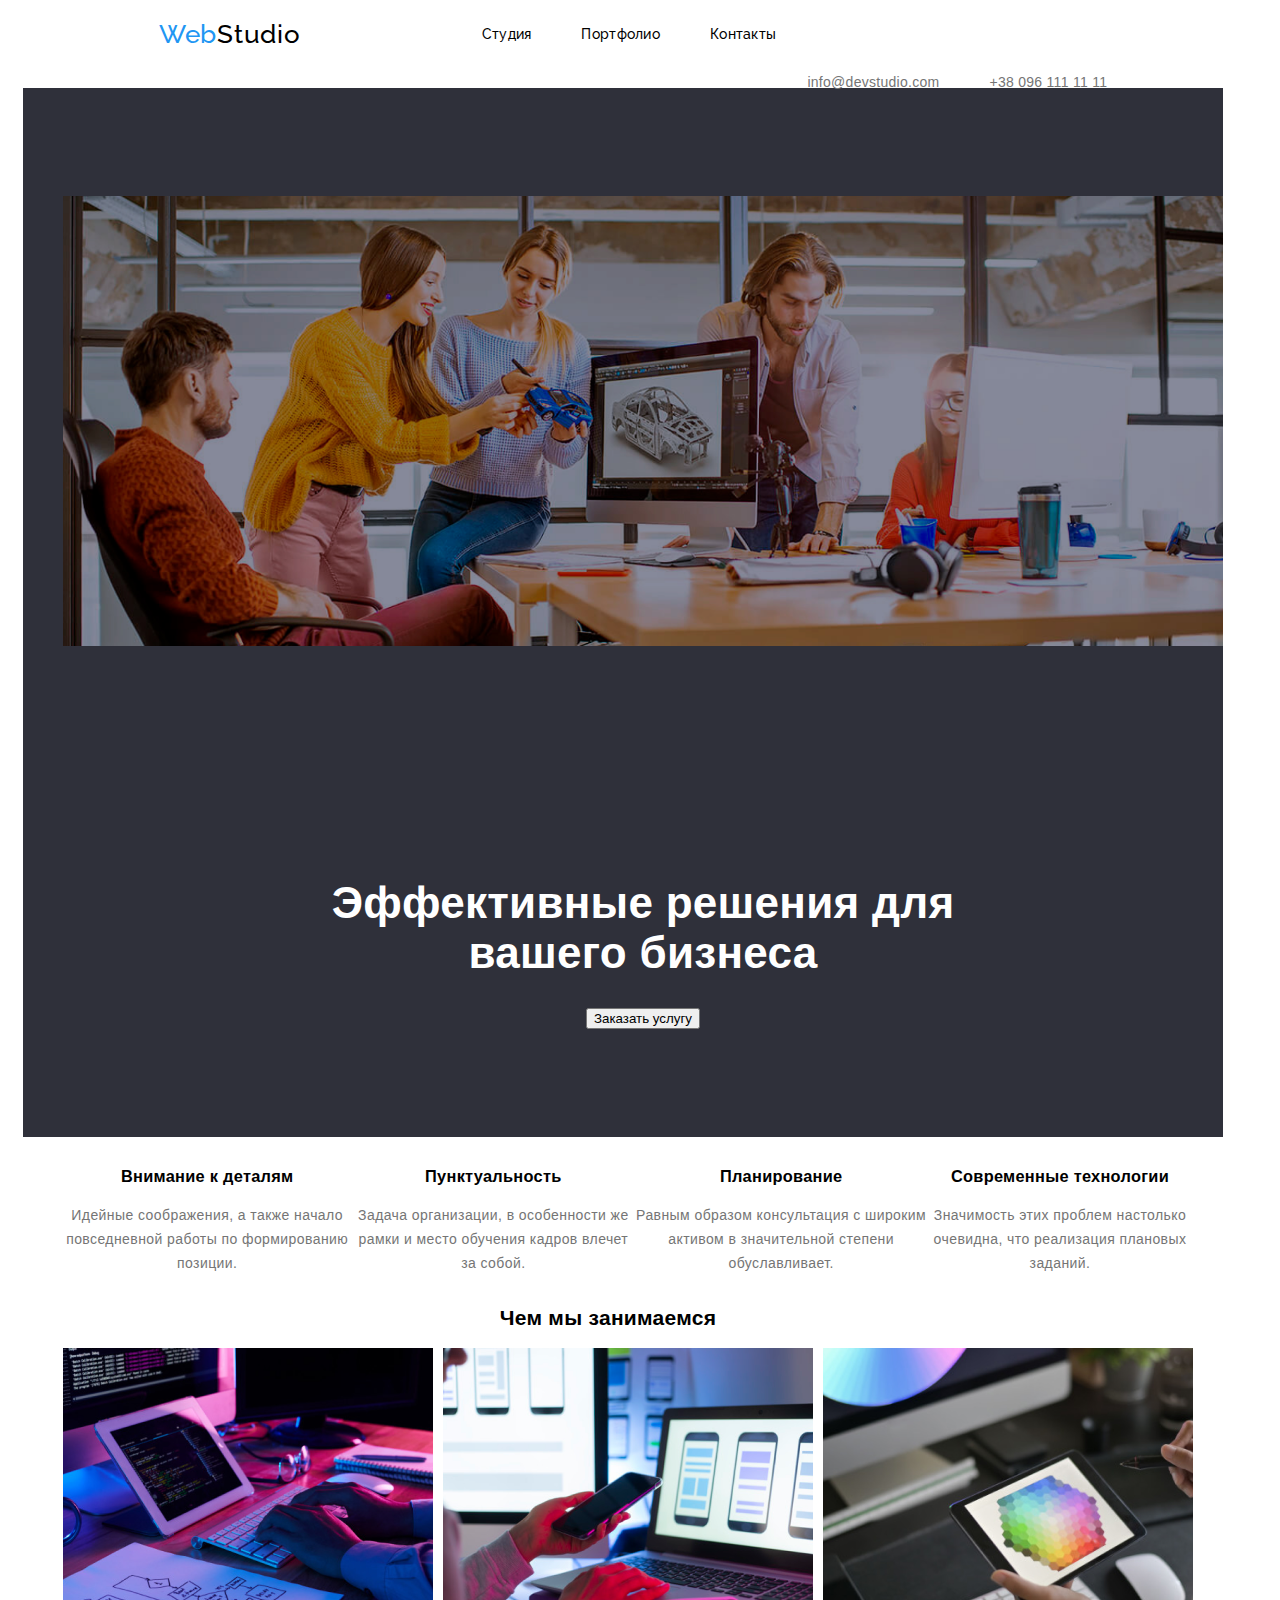
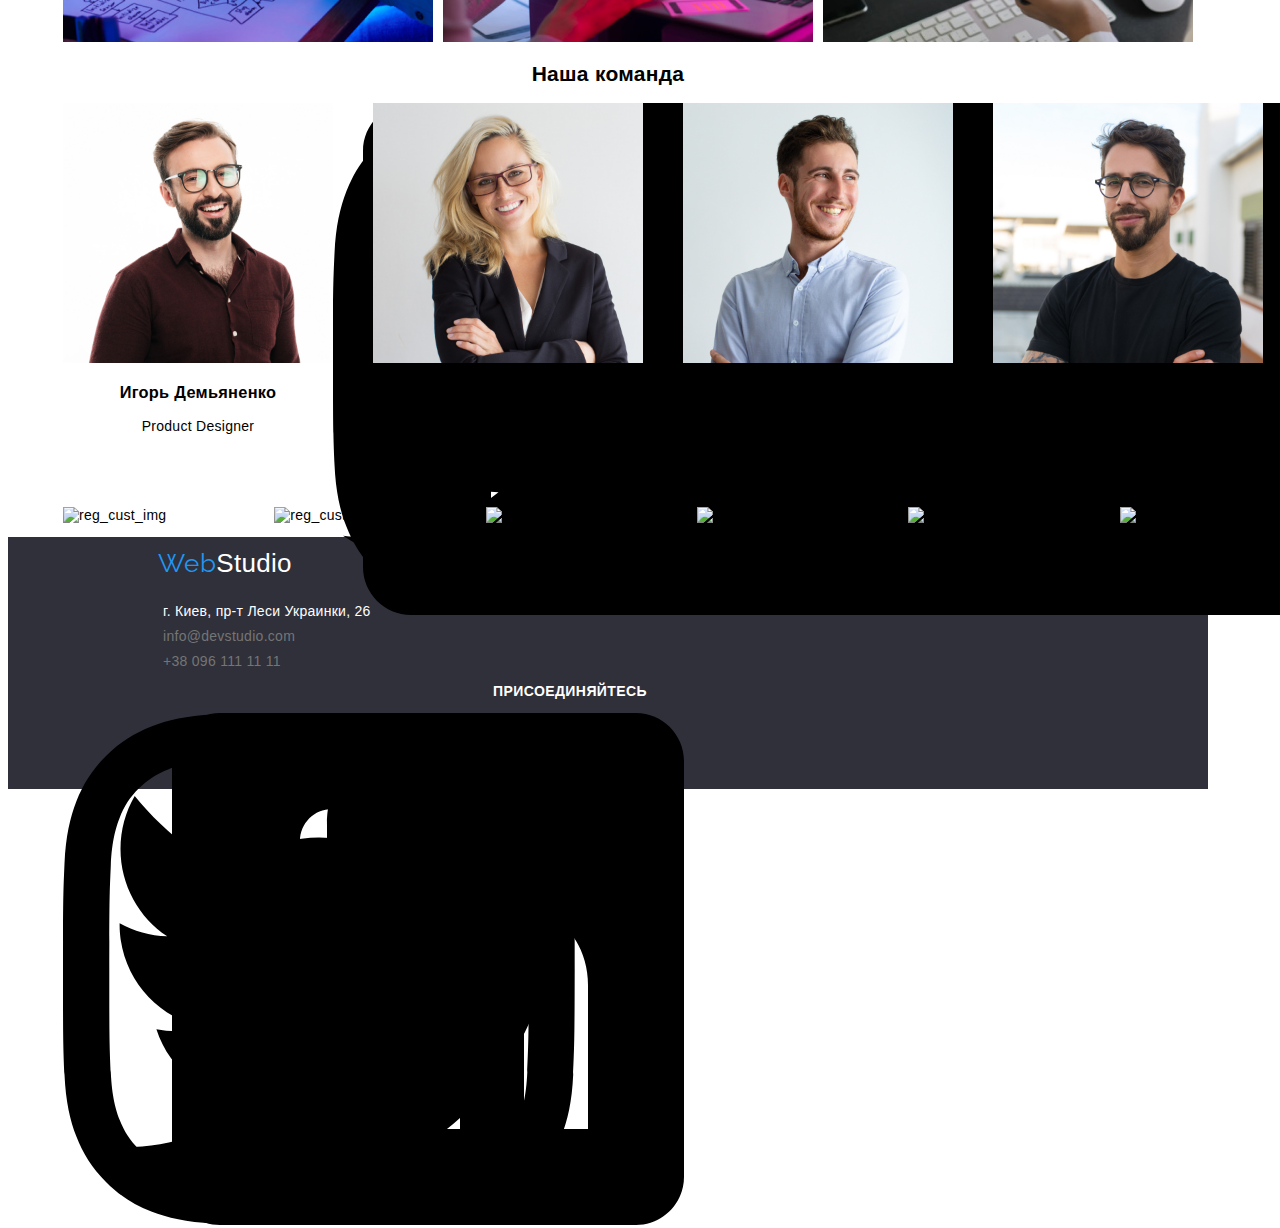
==== index.html @ c701d1dd "37" ====
<!DOCTYPE html>
<html lang="ru">

<head>
    <meta charset="UTF-8">
    <meta http-equiv="X-UA-Compatible" content="IE=edge">
    <meta name="viewport" content="width=device-width, initial-scale=1.0">
    <title>Document</title>
    <link rel="preconnect" href="https://fonts.googleapis.com">
    <link rel="preconnect" href="https://fonts.gstatic.com" crossorigin>
    <link href="https://fonts.googleapis.com/css2?family=Montserrat:wght@700&family=Raleway:wght@700&display=swap"
        rel="stylesheet">

    <link rel="stylesheet" href="css/style.css">
</head>

<body>

    <!--main container-->
    <header class="main_container">
        <div class="container">
            <nav class="head_line">
                <a class="nav" href="link:WebStudio"> <span class="word_web">Web</span><span
                        class="word_studio">Studio</span></a>
                <ul class="links1">
                    <li><a class="nav" href="./studio/html">Студия</a></li>
                    <li><a class="nav" href="./portfolio.html">Портфолио</a></li>
                    <li><a class="nav" href="./contacts/html">Контакты</a></li>
                </ul>
            </nav>
            <ul class="contacts_section">

                <li><a class="contacts_section" href="mailto:info@devstudio.com">info@devstudio.com</a></li>

                <li><a class="contacts_section" href="tel:+380961111111">+38 096 111 11 11</a></li>
            </ul>








        </div>
    </header>

    <!--middlebar section-->

    <main class="middlebar_section">
        <div class="container">
            <!--maintext-->
            <section class="mainbar">
                <ul>
                    <li class="shapka"><img src="images/shapka.png" alt="shapka" width="1200">
                        <h1 class="maintext">Эффективные решения для вашего бизнеса</h1>

                        <!--button-->

                        <button type="button">Заказать услугу</button>

                </ul>
            </section>


            <section class="pros">

                <!--pros-->

                <ul class="pros_text">
                    <li>
                        <h3 class="capitaltext_pros">Внимание к деталям</h3>
                        <p class="maintext_pros1">Идейные соображения, а также начало повседневной работы по
                            формированию позиции.</p>
                    </li>
                    <li>
                        <h3 class="capitaltext_pros">Пунктуальность</h3>
                        <p class="maintext_pros1">Задача организации, в особенности же рамки и место обучения кадров
                            влечет за собой.</p>
                    </li>
                    <li>
                        <h3 class="capitaltext_pros">Планирование</h3>
                        <p class="maintext_pros1">Равным образом консультация с широким активом в значительной степени
                            обуславливает.</p>
                    </li>
                    <li>
                        <h3 class="capitaltext_pros">Современные технологии</h3>
                        <p class="maintext_pros1">Значимость этих проблем настолько очевидна, что реализация плановых
                            заданий.</p>
                    </li>

                </ul>

            </section>


            <!--main pool-->
            <section class="main_pool">

                <h2 class="mainpool_text">Чем мы занимаемся</h2>
                <ul class="imgstuff">


                    <li><img src="images/1.jpg" alt="tech_part" width="370"></li>
                    <li><img src="images/2new.png" alt="tech_part" width="370"></li>
                    <li><img src="images/3.jpg" alt="tech_part" width="370"></li>
                </ul>


            </section>

            <!--team-->
            <section class="team">
                <h2 class="our_team">Наша команда</h2>
                <ul class="team_stuff">
                    <li><img src="images/img.jpg" alt="tech_part" width="270">
                        <h3 class="capitaltext_pros">Игорь Демьяненко</h3>
                        <p class="maintext_pros">Product Designer</p>
                    </li>
                    <li class="icon2"><img src="images/instagram.svg" alt="icon2"></li>
                    <li class="icon2"><img src="images/twitter.svg" alt="icon2"></li>
                    <li class="icon2"><img src="images/facebook.svg" alt="icon2"></li>
                    <li class="icon2"><img src="images/linkedin.svg" alt="icon2"></li>

                    <li><img src="images/img(1).jpg" alt="tech_part" width="270">
                        <h3 class="capitaltext_pros">Ольга Репина</h3>
                        <p class="maintext_pros">Frontend Developer</p>
                    </li>
                    <li class="icon2"><img src="images/instagram.svg" alt="icon2"></li>
                    <li class="icon2"><img src="images/twitter.svg" alt="icon2"></li>
                    <li class="icon2"><img src="images/facebook.svg" alt="icon2"></li>
                    <li class="icon2"><img src="images/linkedin.svg" alt="icon2"></li>

                    <li><img src="images/img(2).jpg" alt="tech_part" width="270">
                        <h3 class="capitaltext_pros">Николай Тарасов</h3>
                        <p class="maintext_pros">Marketing</p>
                    </li>
                    <li class="icon2"><img src="images/instagram.svg" alt="icon2"></li>
                    <li class="icon2"><img src="images/twitter.svg" alt="icon2"></li>
                    <li class="icon2"><img src="images/facebook.svg" alt="icon2"></li>
                    <li class="icon2"><img src="images/linkedin.svg" alt="icon2"></li>

                    <li><img src="images/img(3).jpg" alt="tech_part" width="270">
                        <h3 class="capitaltext_pros">Михаил Ермаков</h3>
                        <p class="maintext_pros">UI Designer </p>
                    </li>
                    <li class="icon2"><img src="images/instagram.svg" alt="icon2"></li>
                    <li class="icon2"><img src="images/twitter.svg" alt="icon2"></li>
                    <li class="icon2"><img src="images/facebook.svg" alt="icon2"></li>
                    <li class="icon2"><img src="images/linkedin.svg" alt="icon2"></li>



                </ul>





            </section>
            <section class="regular_customers">
                <h2 class="our_team">Постоянные клиенты</h2>
                <ul class="reg_cust">
                    <li class="reg_cust_img"><img src="images/group.svg" alt="reg_cust_img"></li>
                    <li class="reg_cust_img"><img src="images/group(1).svg" alt="reg_cust_img"></li>
                    <li class="reg_cust_img"><img src="images/group(7).svg" alt="reg_cust_img"></li>
                    <li class="reg_cust_img"><img src="images/group(6).svg" alt="reg_cust_img"></li>
                    <li class="reg_cust_img"><img src="images/group(4).svg" alt="reg_cust_img"></li>
                    <li class="reg_cust_img"><img src="images/gr.svg" alt="reg_cust_img"></li>


                </ul>



            </section>
        </div>
    </main>
    <!--info table-->
    <footer class="info_table">

        <div class="container">

            <a class="nav2" href="link:WebStudio"> <span class="word_web">Web</span><span
                    class="word_studiof">Studio</span></a>

            <ul class="footer_list">
                <li> <a class="address" href="address:г.Киев,пр-тЛесиУкраинки,26">г. Киев, пр-т Леси Украинки, 26</a>
                </li>

                <li> <a class="contacts_section2" href="mailto:info@devstudio.com">info@devstudio.com</a> </li>

                <li> <a class="contacts_section2" href="tel:+380961111111">+38 096 111 11 11</a> </li>
            </ul>
            <h2 class="join">ПРИСОЕДИНЯЙТЕСЬ</h2>
            <ul>
                <li class="icon"><img src="images/instagram.svg" alt="icon"></li>
                <li class="icon"><img src="images/twitter.svg" alt="icon"></li>
                <li class="icon"><img src="images/facebook.svg" alt="icon"></li>
                <li class="icon"><img src="images/linkedin.svg" alt="icon"></li>
            </ul>
        </div>


    </footer>


























</body>

</html>
---- css/style.css ----
body {
    font-family: 'Roboto', sans-serif;
    background-color: white;
    
    font-size: 14px;
    letter-spacing: 0.02em;
    
    

}

.container{
padding-left: 15px;
padding-right: 15px;
margin-right: auto;
margin-left: auto;
}


.main_container {
    display: flex;
    text-align: center;
    width: 1200px;
    justify-content: space-between;
    height: 80px;
    
}
.head_line  {
    
    justify-content: space-between;
    display: flex;
    align-items: center;
    
    
}
.links1 {
    justify-content: space-between;
    display: flex;
    list-style: none;
    margin-right: 331px;
    margin-left: 91px;
    
    
    

    
}

.header {
    background-color: white ;

}

.word_web {
    color: #2196F3;
    font-family: Raleway;
    font-size: 26px;
    line-height: 2em;
    letter-spacing: 0.03em
    
}

.word_studio {
    color: black;
    font-family: Raleway;
    font-size: 26px;
    line-height: 2em;
    letter-spacing: 0.03em
}

.nav:hover,.nav:focus {
    
    color: #2196F3;
    
}

.nav {
    color: black;
    margin-left: 50px;
    text-decoration: none;
    font-family: Raleway;
    font-style: normal;
    font-weight: 500;
    font-size: 14px;
    line-height: 16px;
    letter-spacing: 0.02em;
    
    
}

.contacts_section {
    color: #757575;
    justify-content: space-between;
    display: flex;
    margin-left: 50px;
    font-style: normal;
    font-weight: 500;
    font-size: 14px;
    line-height: 16px;
    letter-spacing: 0.02em;
    
    
    text-align: right;
    float: right;
    list-style: none;
    text-decoration: none;
    letter-spacing: 0.02em
    
    
    
    
    
    
    
   
}

.contacts_section:hover,.contacts_section:focus {
    color: #2196F3;
}



.maintext {
    color: white;
    
    background-color: #2F303A;
    
    text-align: center;

    font-size: 44px;

    display: flex;
    justify-content: center;
    margin-right: 252px;
    padding-top: 200px;
    margin-left: 252px;
    
    
    
    
    
    

}

.maintext_list {
    color: 
    #757575;
}


.button {
    cursor: pointer;
    color: white; 
    width: 200px;
    height: 50px;
    font-size: 24px;
    line-height: 2.5em;
    
    text-align: center;
    cursor: pointer;
    background-color: #2196F3;
    display: flex;
    justify-content: center;
    text-align: center;
    
    
    
    
   
}
.shapka {
    overflow: hidden;
    list-style: none;
}

.mainbar {
    background-color: #2F303A;
    width: 1200px;
    text-align: center;
    padding-top: 94px;
    padding-bottom: 94px;
}




.pros_text {
display: flex;
text-align: center;
justify-content: space-between;


}

.maintext_pros1 {
    color: #757575;
    font-style: normal;
    font-weight: normal;
    font-size: 14px;
    line-height: 24px;
    letter-spacing: 0.03em;
    
}

.mainpool_text {
    display: flex;
    text-align: center;
    justify-content: center;
   
}
.imgstuff {
    display: flex;
    text-align: center;
    justify-content: space-between;
    list-style: none;
    
   
}

.our_team {
    display: flex;
    text-align: center;
    justify-content: center;
    
}

.team_stuff {
    display: flex;
    text-align: center;
    justify-content: space-between;
    list-style: none;
    
}

.reg_cust {
    display: flex;
    justify-content: space-between;
    list-style: none;

}

.regular_customers {
    width: 1200px;
}



.info_table {
    background-color: #2F303A;
    width: 1200px;
    height: 252px;
    left: 0px;
    top: 2097px;
}

.word_studiof {
    color: white;
    font-size: 26px;
    line-height: 2em;
    
}

.address {
    color: white;
    margin-left: 100px;
    margin-top: 60px;
    text-decoration: none;
    list-style: none;
    
    
   
}
.contacts_section2 {
    margin-left: 100px;
    color: #757575;
    display: flex;
    text-decoration: none;
    margin-top: 9px;
    
   
}

.contacts_section2:hover,.contacts_section2:focus {
    color: #2196F3;
}
.nav2 {
    margin-left: 135px;
    color: black;
    text-decoration: none;
    margin-top: 60px;
    
}



.buttons2 {
    text-align: center;
    justify-content: space-around;
    list-style: none;
    display: flex;
    margin-left: 300px;
    margin-right: 300px;
    background-color: #F5F4FA;
    border-radius: 10px;
    font-family: Roboto;
    
}

.list {
    display: flex;
    justify-content: space-between;
    align-items: center;
    flex-wrap: wrap;
    list-style: none;
    width: 1200px;
    border: black;
    
    
}

.portfolio {
    width: 1200px;
}

.info_table {
    width: 1200px;
}

.middlebar_section {
    width: 1200px;
}
 .pros_text {
    list-style: none;
 }

 .footer_list {
    list-style: none;
 }

 .icon {
    display: inline-block;
    justify-content: space-between;
    width: 32px;
    height: 32px;
    stroke-width: 0;
    stroke: currentColor;
    fill: currentColor;
  }
  .join {
      color: white;
      
        font-style: normal;
        font-weight: bold;
        font-size: 14px;
        line-height: 16px;
        letter-spacing: 0.03em;
        margin-left: 470px;
  }

  .icon2 {
      color: #757575;
      height: 10px;
      width: 10px;
  }
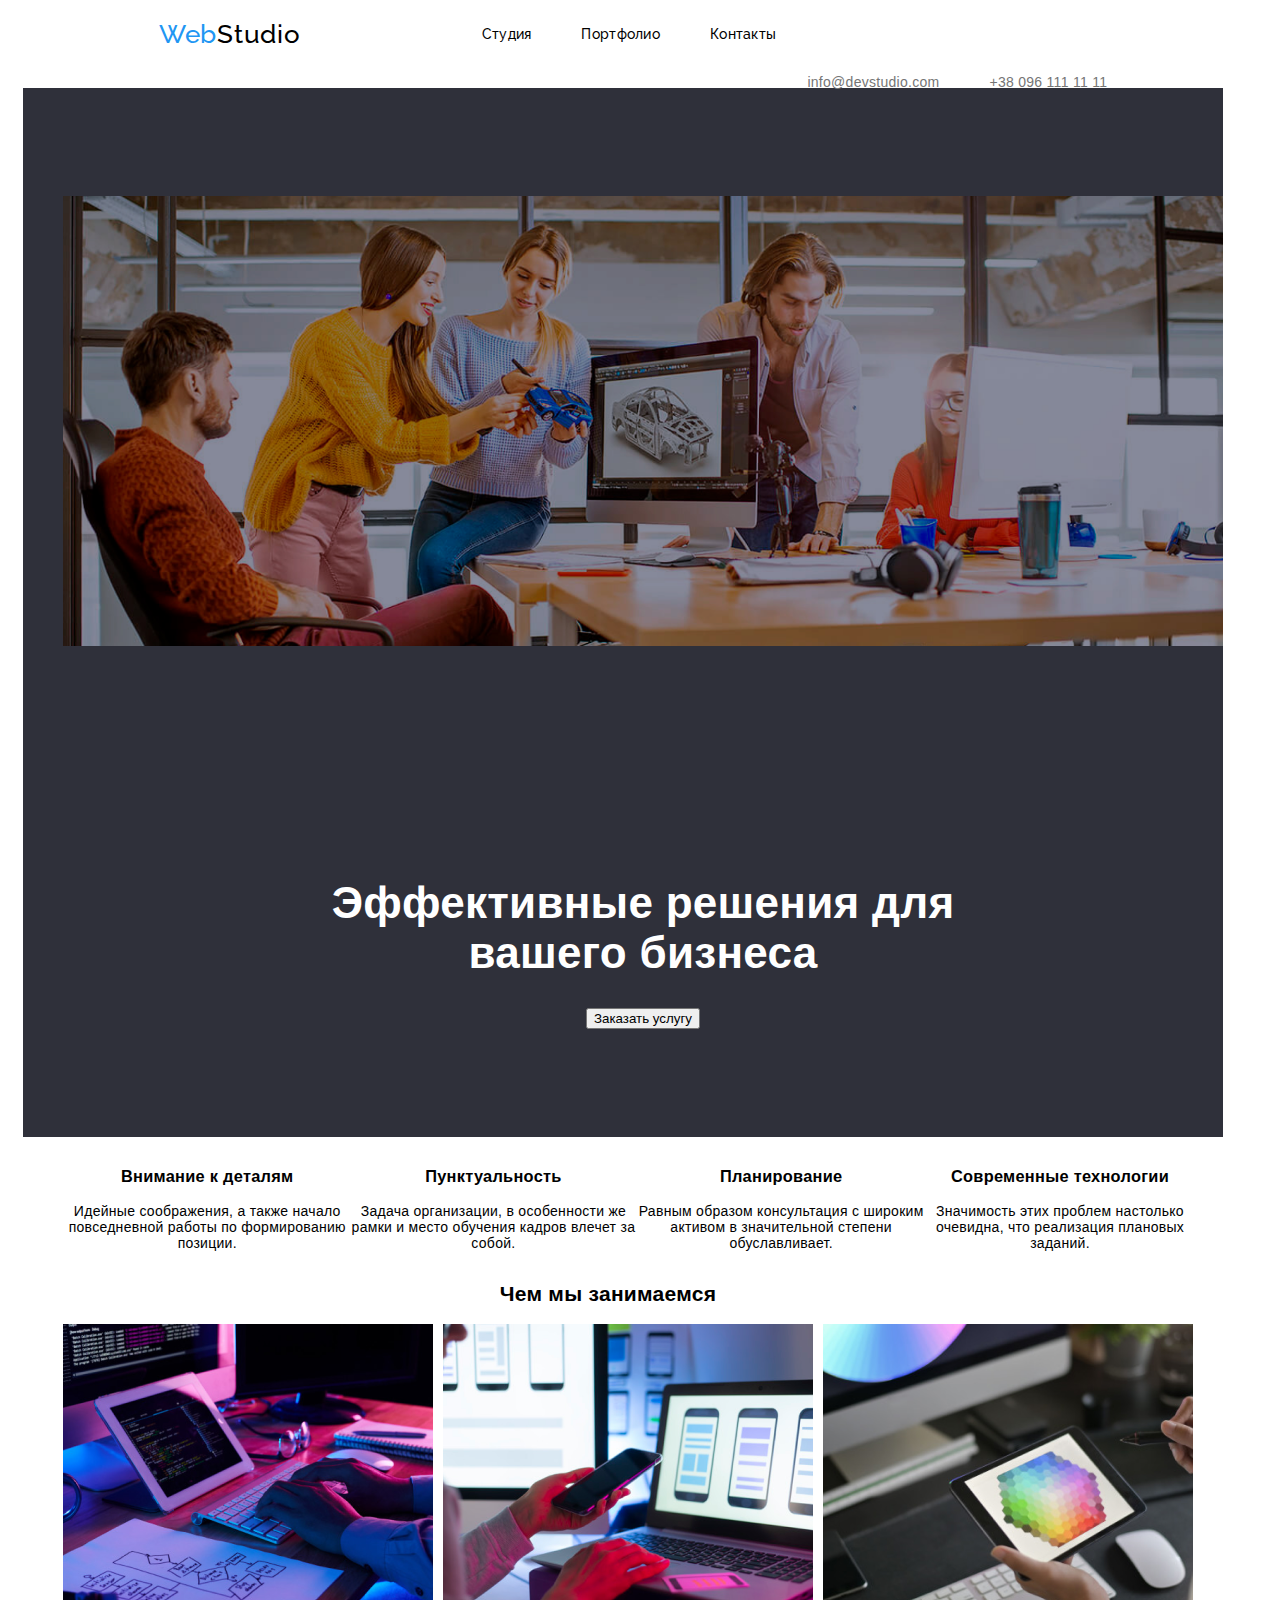
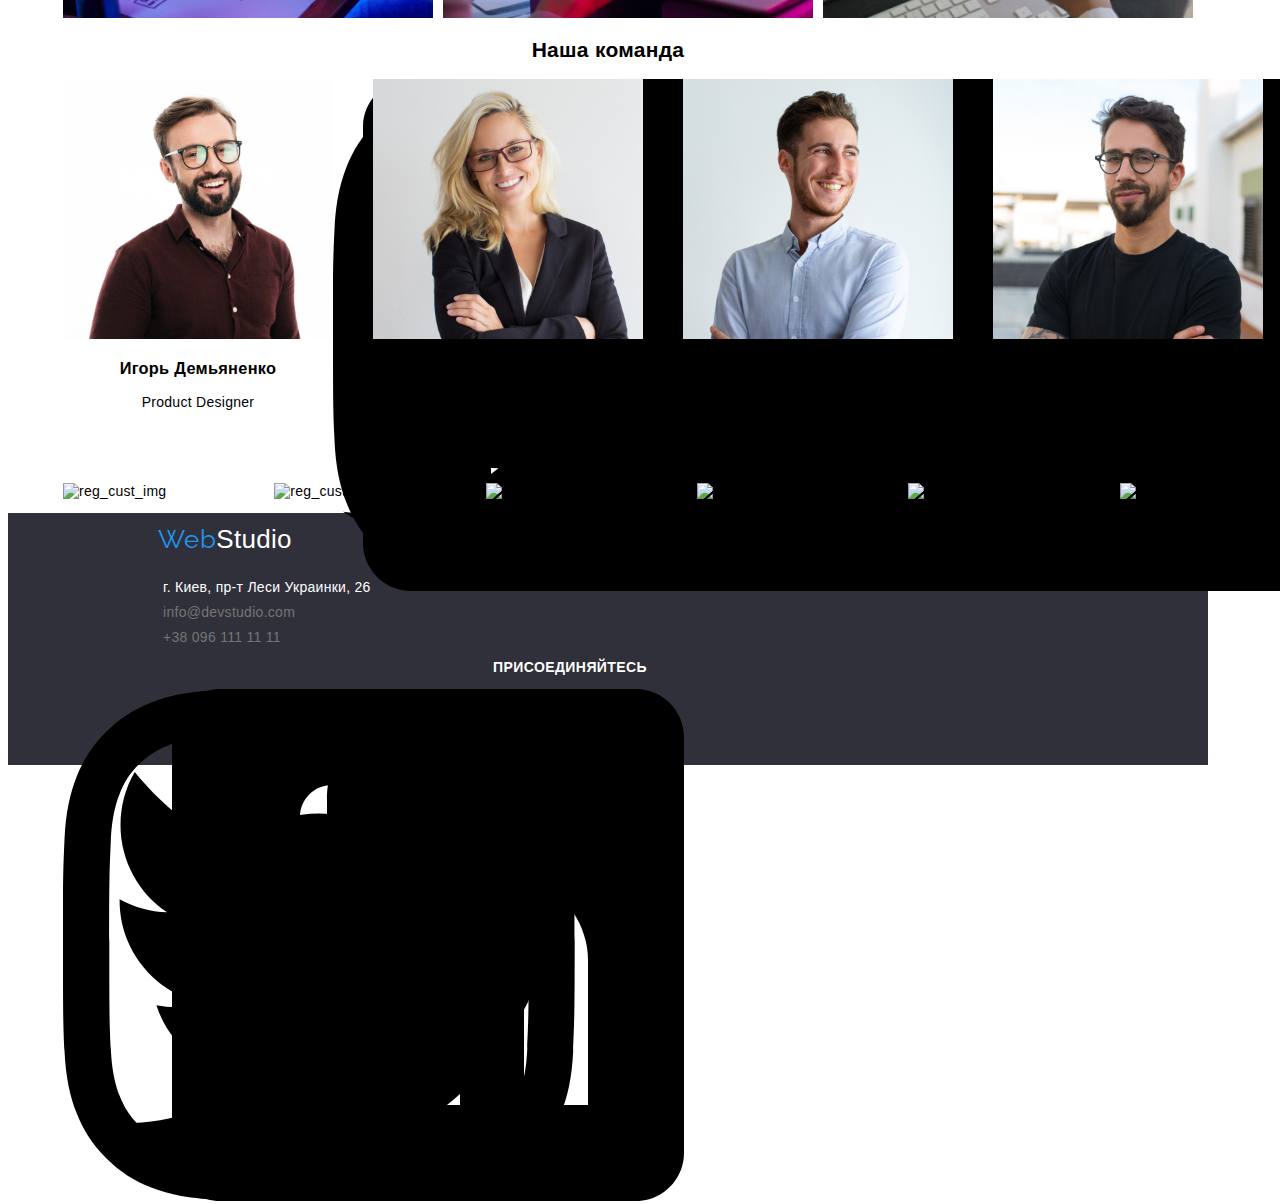
==== commit 753d4b40: "3" ====
--- a/index.html
+++ b/index.html
@@ -22,7 +22,7 @@
             <nav class="head_line">
                 <a class="nav" href="link:WebStudio"> <span class="word_web">Web</span><span
                         class="word_studio">Studio</span></a>
-                <ul class="links1">
+                <ul class="links_header">
                     <li><a class="nav" href="./studio/html">Студия</a></li>
                     <li><a class="nav" href="./portfolio.html">Портфолио</a></li>
                     <li><a class="nav" href="./contacts/html">Контакты</a></li>
@@ -70,22 +70,22 @@
                 <ul class="pros_text">
                     <li>
                         <h3 class="capitaltext_pros">Внимание к деталям</h3>
-                        <p class="maintext_pros1">Идейные соображения, а также начало повседневной работы по
+                        <p class="maintext_pros_first">Идейные соображения, а также начало повседневной работы по
                             формированию позиции.</p>
                     </li>
                     <li>
                         <h3 class="capitaltext_pros">Пунктуальность</h3>
-                        <p class="maintext_pros1">Задача организации, в особенности же рамки и место обучения кадров
+                        <p class="maintext_first">Задача организации, в особенности же рамки и место обучения кадров
                             влечет за собой.</p>
                     </li>
                     <li>
                         <h3 class="capitaltext_pros">Планирование</h3>
-                        <p class="maintext_pros1">Равным образом консультация с широким активом в значительной степени
+                        <p class="maintext_first">Равным образом консультация с широким активом в значительной степени
                             обуславливает.</p>
                     </li>
                     <li>
                         <h3 class="capitaltext_pros">Современные технологии</h3>
-                        <p class="maintext_pros1">Значимость этих проблем настолько очевидна, что реализация плановых
+                        <p class="maintext_first">Значимость этих проблем настолько очевидна, что реализация плановых
                             заданий.</p>
                     </li>
 
@@ -117,38 +117,38 @@
                         <h3 class="capitaltext_pros">Игорь Демьяненко</h3>
                         <p class="maintext_pros">Product Designer</p>
                     </li>
-                    <li class="icon2"><img src="images/instagram.svg" alt="icon2"></li>
-                    <li class="icon2"><img src="images/twitter.svg" alt="icon2"></li>
-                    <li class="icon2"><img src="images/facebook.svg" alt="icon2"></li>
-                    <li class="icon2"><img src="images/linkedin.svg" alt="icon2"></li>
+                    <li class="icons_team_stuff"><img src="images/instagram.svg" alt="icons_team_stuff"></li>
+                    <li class="icons_team_stuff"><img src="images/twitter.svg" alt="icons_team_stuff"></li>
+                    <li class="icons_team_stuff"><img src="images/facebook.svg" alt="icons_team_stuff"></li>
+                    <li class="icons_team_stuff"><img src="images/linkedin.svg" alt="icons_team_stuff"></li>
 
                     <li><img src="images/img(1).jpg" alt="tech_part" width="270">
                         <h3 class="capitaltext_pros">Ольга Репина</h3>
                         <p class="maintext_pros">Frontend Developer</p>
                     </li>
-                    <li class="icon2"><img src="images/instagram.svg" alt="icon2"></li>
-                    <li class="icon2"><img src="images/twitter.svg" alt="icon2"></li>
-                    <li class="icon2"><img src="images/facebook.svg" alt="icon2"></li>
-                    <li class="icon2"><img src="images/linkedin.svg" alt="icon2"></li>
+                    <li class="icons_team_stuff"><img src="images/instagram.svg" alt="icons_team_stuff"></li>
+                    <li class="icons_team_stuff"><img src="images/twitter.svg" alt="icons_team_stuff"></li>
+                    <li class="icons_team_stuff"><img src="images/facebook.svg" alt="icons_team_stuff"></li>
+                    <li class="icons_team_stuff"><img src="images/linkedin.svg" alt="icons_team_stuff"></li>
 
                     <li><img src="images/img(2).jpg" alt="tech_part" width="270">
                         <h3 class="capitaltext_pros">Николай Тарасов</h3>
                         <p class="maintext_pros">Marketing</p>
                     </li>
-                    <li class="icon2"><img src="images/instagram.svg" alt="icon2"></li>
-                    <li class="icon2"><img src="images/twitter.svg" alt="icon2"></li>
-                    <li class="icon2"><img src="images/facebook.svg" alt="icon2"></li>
-                    <li class="icon2"><img src="images/linkedin.svg" alt="icon2"></li>
+                    <li class="icons_team_stuff"><img src="images/instagram.svg" alt="icons_team_stuff"></li>
+                    <li class="icons_team_stuff"><img src="images/twitter.svg" alt="icons_team_stuff"></li>
+                    <li class="icons_team_stuff"><img src="images/facebook.svg" alt="icons_team_stuff"></li>
+                    <li class="icons_team_stuff"><img src="images/linkedin.svg" alt="icons_team_stuff"></li>
 
                     <li><img src="images/img(3).jpg" alt="tech_part" width="270">
                         <h3 class="capitaltext_pros">Михаил Ермаков</h3>
                         <p class="maintext_pros">UI Designer </p>
                     </li>
-                    <li class="icon2"><img src="images/instagram.svg" alt="icon2"></li>
-                    <li class="icon2"><img src="images/twitter.svg" alt="icon2"></li>
-                    <li class="icon2"><img src="images/facebook.svg" alt="icon2"></li>
-                    <li class="icon2"><img src="images/linkedin.svg" alt="icon2"></li>
-
+                    <li class="icons_team_stuff"><img src="images/instagram.svg" alt="icons_team_stuff"></li>
+                    <li class="icons_team_stuff"><img src="images/twitter.svg" alt="icons_team_stuff"></li>
+                    <li class="icons_team_stuff"><img src="images/facebook.svg" alt="icons_team_stuff"></li>
+                    <li class="icons_team_stuff"><img src="images/linkedin.svg" alt="icons_team_stuff"></li>
+                    
 
 
                 </ul>
@@ -181,16 +181,16 @@
 
         <div class="container">
 
-            <a class="nav2" href="link:WebStudio"> <span class="word_web">Web</span><span
+            <a class="nav_footer" href="link:WebStudio"> <span class="word_web">Web</span><span
                     class="word_studiof">Studio</span></a>
 
             <ul class="footer_list">
                 <li> <a class="address" href="address:г.Киев,пр-тЛесиУкраинки,26">г. Киев, пр-т Леси Украинки, 26</a>
                 </li>
 
-                <li> <a class="contacts_section2" href="mailto:info@devstudio.com">info@devstudio.com</a> </li>
-
-                <li> <a class="contacts_section2" href="tel:+380961111111">+38 096 111 11 11</a> </li>
+                <li> <a class="contacts_section_footer" href="mailto:info@devstudio.com">info@devstudio.com</a> </li>
+
+                <li> <a class="contacts_section_footer" href="tel:+380961111111">+38 096 111 11 11</a> </li>
             </ul>
             <h2 class="join">ПРИСОЕДИНЯЙТЕСЬ</h2>
             <ul>
--- a/css/style.css
+++ b/css/style.css
@@ -2,7 +2,7 @@
 
 body {
     font-family: 'Roboto', sans-serif;
-    background-color: white;
+    background-color: #ffffff;
     
     font-size: 14px;
     letter-spacing: 0.02em;
@@ -35,7 +35,7 @@
     
     
 }
-.links1 {
+.links_header {
     justify-content: space-between;
     display: flex;
     list-style: none;
@@ -49,7 +49,7 @@
 }
 
 .header {
-    background-color: white ;
+    background-color: #ffffff ;
 
 }
 
@@ -124,7 +124,7 @@
 
 
 .maintext {
-    color: white;
+    color: #ffffff;
     
     background-color: #2F303A;
     
@@ -154,7 +154,7 @@
 
 .button {
     cursor: pointer;
-    color: white; 
+    color: #ffffff; 
     width: 200px;
     height: 50px;
     font-size: 24px;
@@ -258,14 +258,14 @@
 }
 
 .word_studiof {
-    color: white;
+    color: #ffffff;
     font-size: 26px;
     line-height: 2em;
     
 }
 
 .address {
-    color: white;
+    color: #ffffff;
     margin-left: 100px;
     margin-top: 60px;
     text-decoration: none;
@@ -274,7 +274,7 @@
     
    
 }
-.contacts_section2 {
+.contacts_section_footer {
     margin-left: 100px;
     color: #757575;
     display: flex;
@@ -287,7 +287,7 @@
 .contacts_section2:hover,.contacts_section2:focus {
     color: #2196F3;
 }
-.nav2 {
+.nav_footer {
     margin-left: 135px;
     color: black;
     text-decoration: none;
@@ -297,7 +297,7 @@
 
 
 
-.buttons2 {
+.buttons_portfolio {
     text-align: center;
     justify-content: space-around;
     list-style: none;
@@ -351,7 +351,7 @@
     fill: currentColor;
   }
   .join {
-      color: white;
+      color: #ffffff;
       
         font-style: normal;
         font-weight: bold;
@@ -361,7 +361,7 @@
         margin-left: 470px;
   }
 
-  .icon2 {
+  .icons_team_stuff {
       color: #757575;
       height: 10px;
       width: 10px;
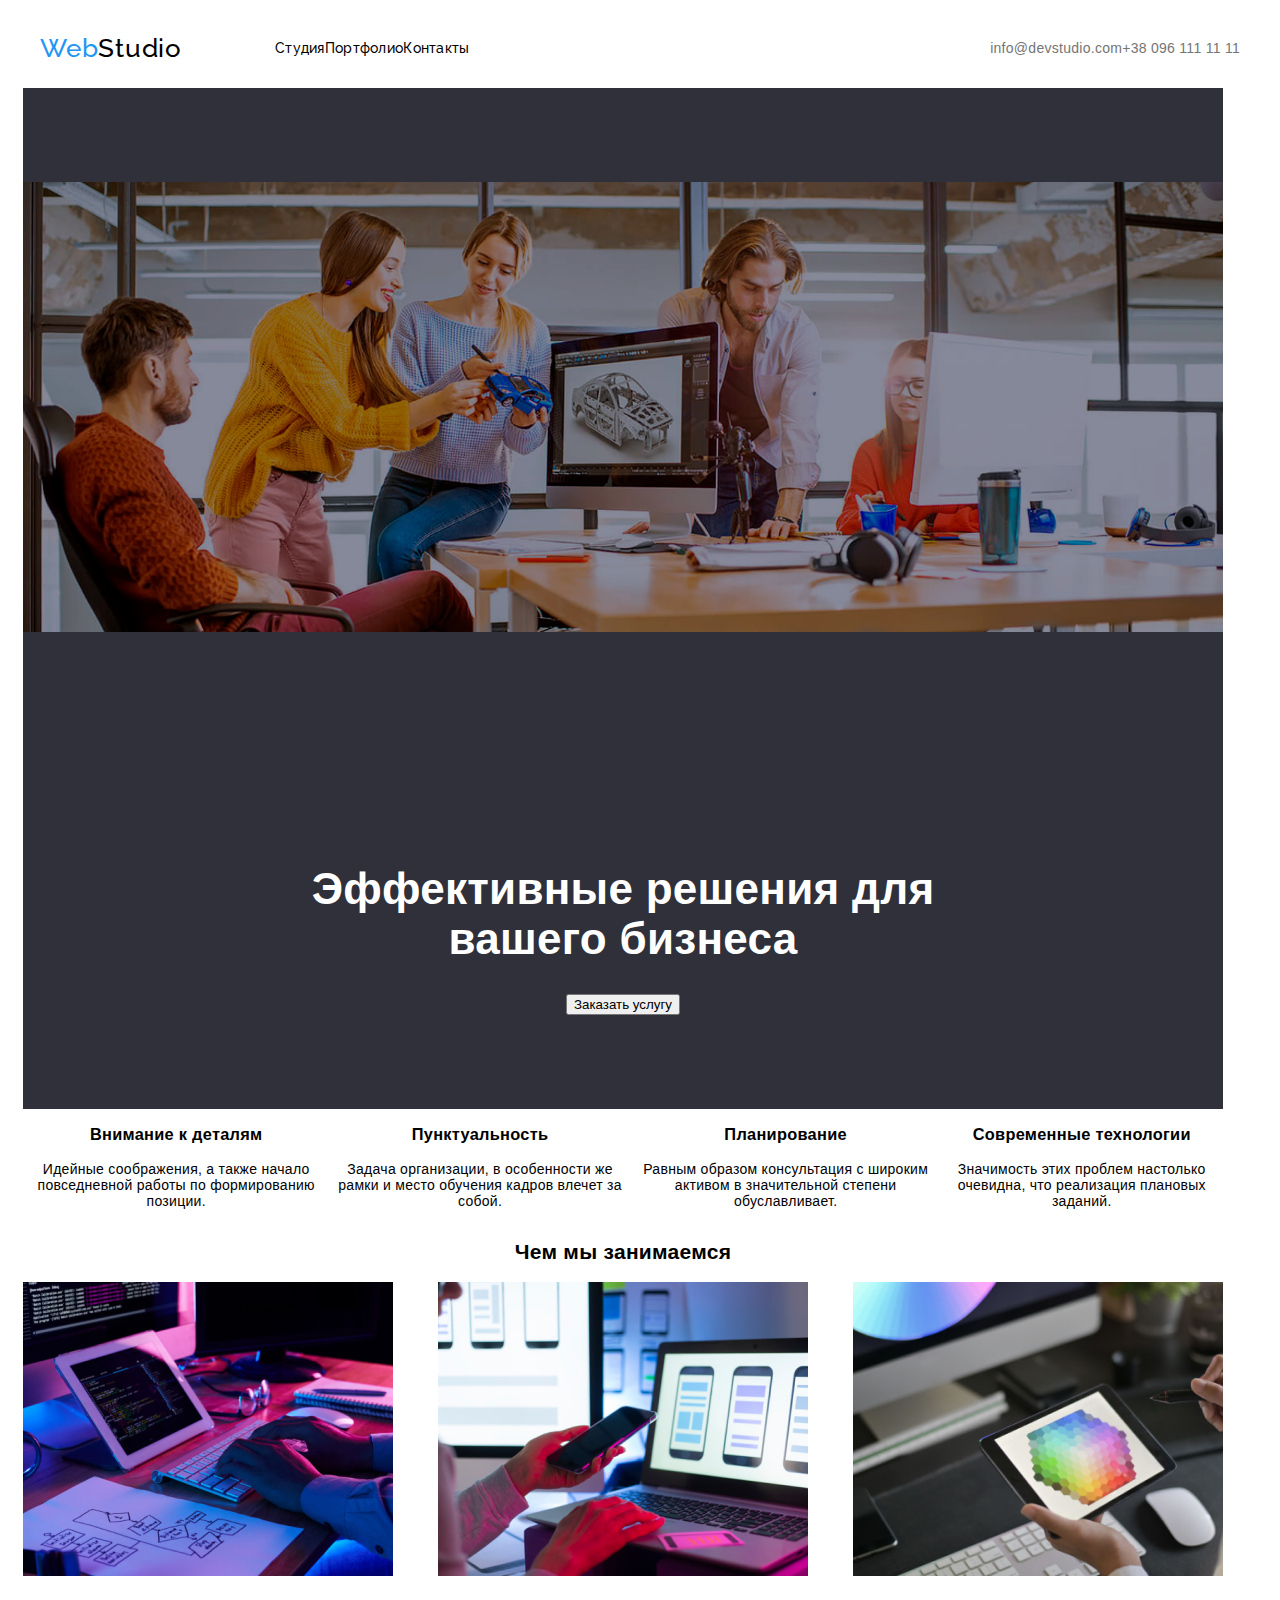
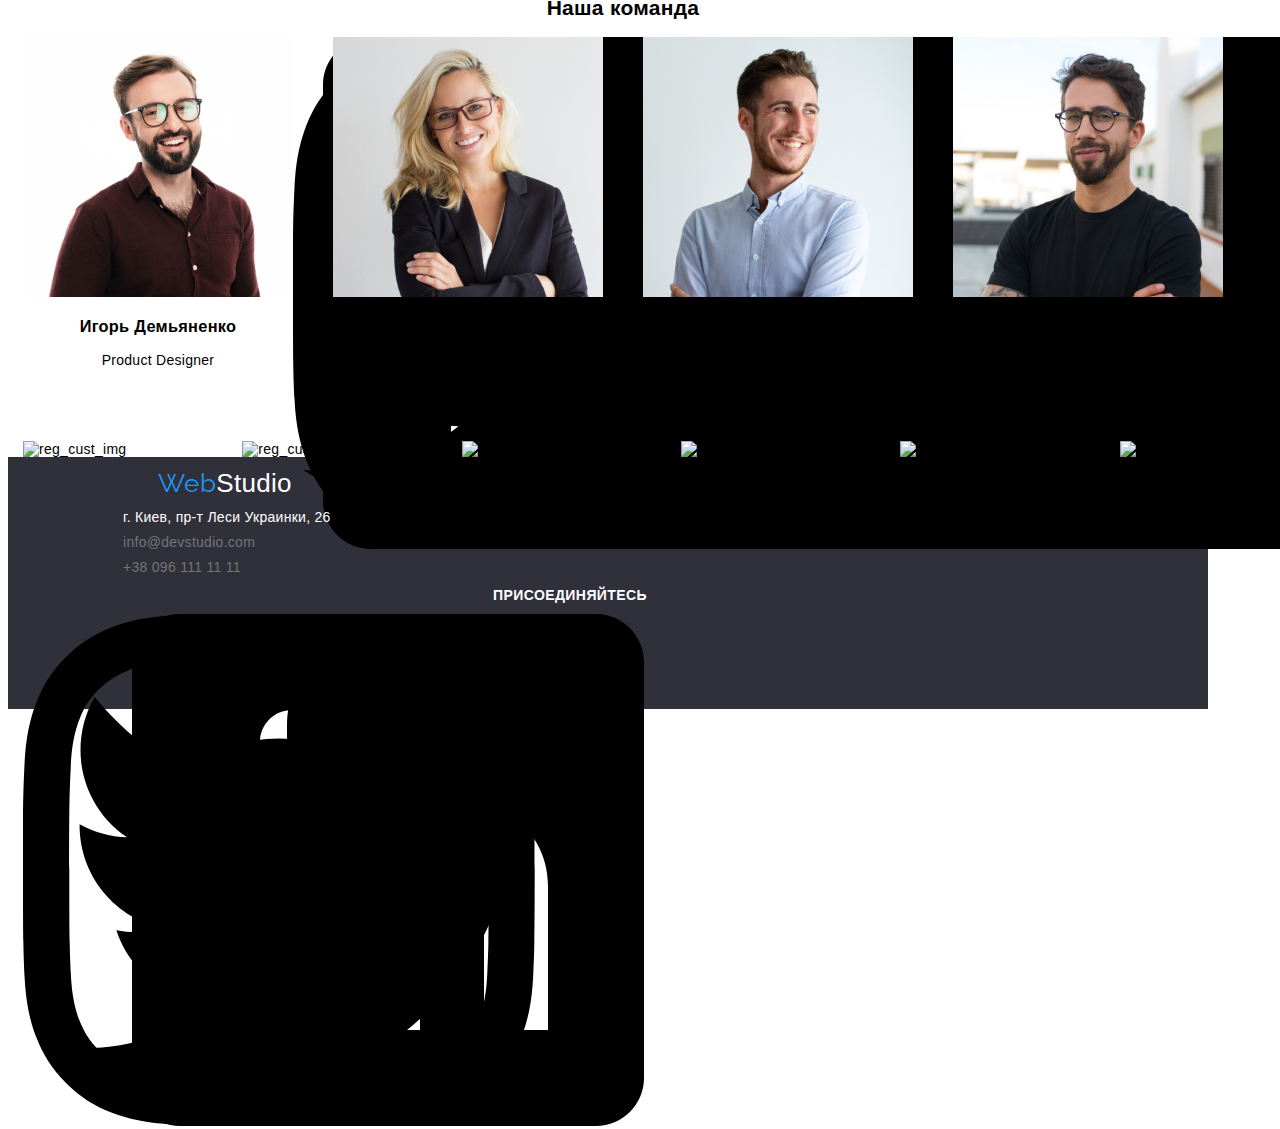
==== commit e561eb8d: "4" ====
--- a/index.html
+++ b/index.html
@@ -18,12 +18,12 @@
 
     <!--main container-->
     <header class="main_container">
-        <div class="container">
+        <div class="container container-header">
             <nav class="head_line">
                 <a class="nav" href="link:WebStudio"> <span class="word_web">Web</span><span
                         class="word_studio">Studio</span></a>
                 <ul class="links_header">
-                    <li><a class="nav" href="./studio/html">Студия</a></li>
+                    <li><a class="nav" href="./index.html">Студия</a></li>
                     <li><a class="nav" href="./portfolio.html">Портфолио</a></li>
                     <li><a class="nav" href="./contacts/html">Контакты</a></li>
                 </ul>
--- a/css/style.css
+++ b/css/style.css
@@ -11,41 +11,40 @@
 
 }
 
-.container{
-padding-left: 15px;
-padding-right: 15px;
-margin-right: auto;
-margin-left: auto;
+.container-header {
+    display: flex;
+    align-items: center;
+
 }
 
 
 .main_container {
     display: flex;
     text-align: center;
-    width: 1200px;
-    justify-content: space-between;
     height: 80px;
     
 }
 .head_line  {
     
-    justify-content: space-between;
     display: flex;
     align-items: center;
     
     
 }
 .links_header {
-    justify-content: space-between;
-    display: flex;
-    list-style: none;
-    margin-right: 331px;
-    margin-left: 91px;
-    
-    
-    
-
-    
+    
+    display: flex;
+    margin-left: 93px;
+    
+    
+    
+
+    
+}
+ul {
+    margin: 0;
+    padding: 0;
+    list-style: none;
 }
 
 .header {
@@ -78,7 +77,7 @@
 
 .nav {
     color: black;
-    margin-left: 50px;
+    
     text-decoration: none;
     font-family: Raleway;
     font-style: normal;
@@ -94,14 +93,13 @@
     color: #757575;
     justify-content: space-between;
     display: flex;
-    margin-left: 50px;
     font-style: normal;
     font-weight: 500;
     font-size: 14px;
     line-height: 16px;
     letter-spacing: 0.02em;
     
-    
+    margin-left: auto;
     text-align: right;
     float: right;
     list-style: none;
@@ -145,7 +143,14 @@
     
 
 }
-
+.container{
+    padding-left: 15px;
+    padding-right: 15px;
+    margin-right: auto;
+    margin-left: auto;
+    width: 1200px;
+    
+    }
 .maintext_list {
     color: 
     #757575;
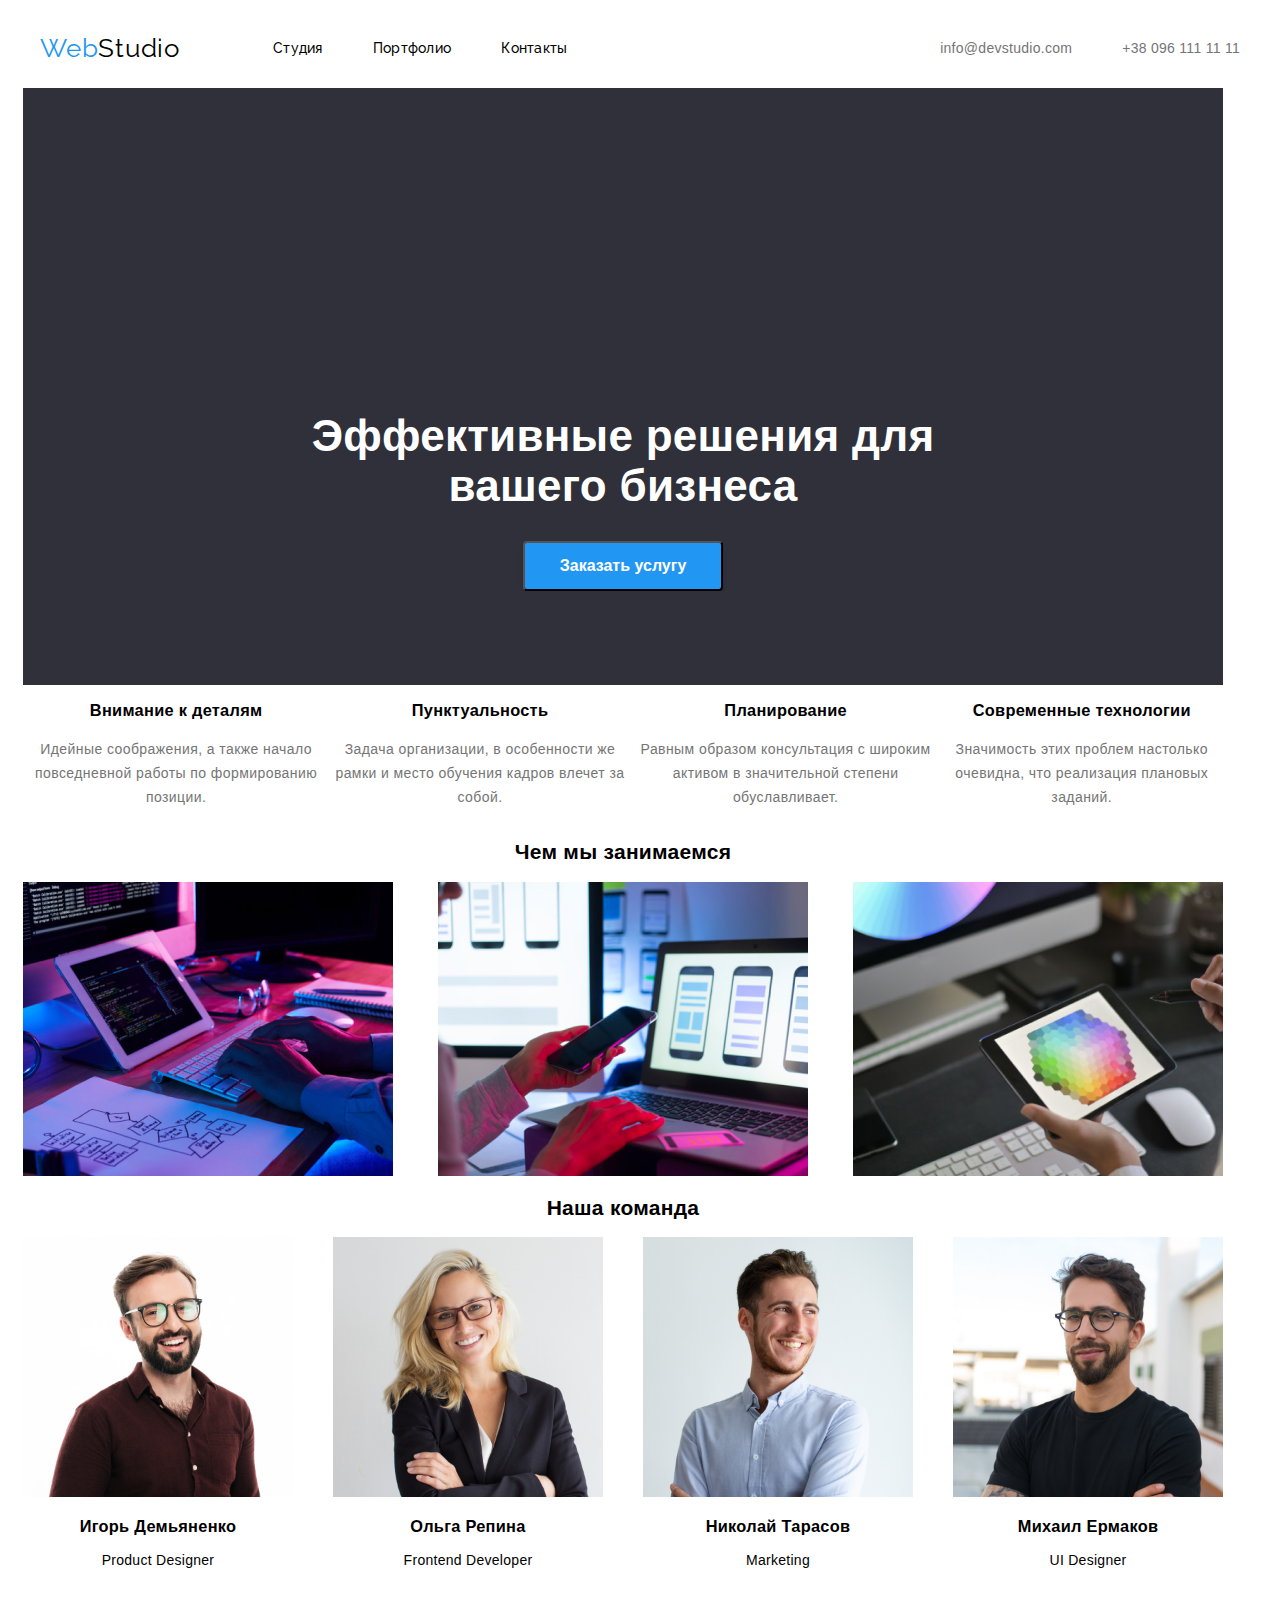
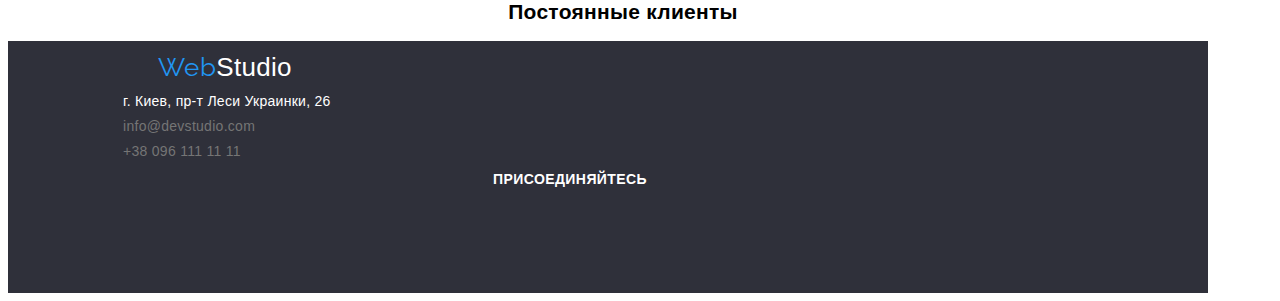
==== commit 038b3e98: "3" ====
--- a/index.html
+++ b/index.html
@@ -20,19 +20,19 @@
     <header class="main_container">
         <div class="container container-header">
             <nav class="head_line">
-                <a class="nav" href="link:WebStudio"> <span class="word_web">Web</span><span
+                <a  href="link:WebStudio"> <span class="word_web">Web</span><span
                         class="word_studio">Studio</span></a>
                 <ul class="links_header">
-                    <li><a class="nav" href="./index.html">Студия</a></li>
-                    <li><a class="nav" href="./portfolio.html">Портфолио</a></li>
-                    <li><a class="nav" href="./contacts/html">Контакты</a></li>
+                    <li class="nav"><a class="nav" href="./index.html">Студия</a></li>
+                    <li class="nav"><a class="nav" href="./portfolio.html">Портфолио</a></li>
+                    <li class="nav"><a class="nav" href="./contacts/html">Контакты</a></li>
                 </ul>
             </nav>
             <ul class="contacts_section">
 
-                <li><a class="contacts_section" href="mailto:info@devstudio.com">info@devstudio.com</a></li>
-
-                <li><a class="contacts_section" href="tel:+380961111111">+38 096 111 11 11</a></li>
+                <li class="contacts_section"><a class="contacts_section" href="mailto:info@devstudio.com">info@devstudio.com</a></li>
+
+                <li class="contacts_section"><a class="contacts_section" href="tel:+380961111111">+38 096 111 11 11</a></li>
             </ul>
 
 
@@ -52,12 +52,12 @@
             <!--maintext-->
             <section class="mainbar">
                 <ul>
-                    <li class="shapka"><img src="images/shapka.png" alt="shapka" width="1200">
+                    <li class="shapka">
                         <h1 class="maintext">Эффективные решения для вашего бизнеса</h1>
 
                         <!--button-->
 
-                        <button type="button">Заказать услугу</button>
+                        <button type="button" class="hero_btn">Заказать услугу</button>
 
                 </ul>
             </section>
@@ -70,7 +70,7 @@
                 <ul class="pros_text">
                     <li>
                         <h3 class="capitaltext_pros">Внимание к деталям</h3>
-                        <p class="maintext_pros_first">Идейные соображения, а также начало повседневной работы по
+                        <p class="maintext_first">Идейные соображения, а также начало повседневной работы по
                             формированию позиции.</p>
                     </li>
                     <li>
@@ -117,37 +117,25 @@
                         <h3 class="capitaltext_pros">Игорь Демьяненко</h3>
                         <p class="maintext_pros">Product Designer</p>
                     </li>
-                    <li class="icons_team_stuff"><img src="images/instagram.svg" alt="icons_team_stuff"></li>
-                    <li class="icons_team_stuff"><img src="images/twitter.svg" alt="icons_team_stuff"></li>
-                    <li class="icons_team_stuff"><img src="images/facebook.svg" alt="icons_team_stuff"></li>
-                    <li class="icons_team_stuff"><img src="images/linkedin.svg" alt="icons_team_stuff"></li>
+                  
 
                     <li><img src="images/img(1).jpg" alt="tech_part" width="270">
                         <h3 class="capitaltext_pros">Ольга Репина</h3>
                         <p class="maintext_pros">Frontend Developer</p>
                     </li>
-                    <li class="icons_team_stuff"><img src="images/instagram.svg" alt="icons_team_stuff"></li>
-                    <li class="icons_team_stuff"><img src="images/twitter.svg" alt="icons_team_stuff"></li>
-                    <li class="icons_team_stuff"><img src="images/facebook.svg" alt="icons_team_stuff"></li>
-                    <li class="icons_team_stuff"><img src="images/linkedin.svg" alt="icons_team_stuff"></li>
+                  
 
                     <li><img src="images/img(2).jpg" alt="tech_part" width="270">
                         <h3 class="capitaltext_pros">Николай Тарасов</h3>
                         <p class="maintext_pros">Marketing</p>
                     </li>
-                    <li class="icons_team_stuff"><img src="images/instagram.svg" alt="icons_team_stuff"></li>
-                    <li class="icons_team_stuff"><img src="images/twitter.svg" alt="icons_team_stuff"></li>
-                    <li class="icons_team_stuff"><img src="images/facebook.svg" alt="icons_team_stuff"></li>
-                    <li class="icons_team_stuff"><img src="images/linkedin.svg" alt="icons_team_stuff"></li>
+                   
 
                     <li><img src="images/img(3).jpg" alt="tech_part" width="270">
                         <h3 class="capitaltext_pros">Михаил Ермаков</h3>
                         <p class="maintext_pros">UI Designer </p>
                     </li>
-                    <li class="icons_team_stuff"><img src="images/instagram.svg" alt="icons_team_stuff"></li>
-                    <li class="icons_team_stuff"><img src="images/twitter.svg" alt="icons_team_stuff"></li>
-                    <li class="icons_team_stuff"><img src="images/facebook.svg" alt="icons_team_stuff"></li>
-                    <li class="icons_team_stuff"><img src="images/linkedin.svg" alt="icons_team_stuff"></li>
+                    
                     
 
 
@@ -161,12 +149,6 @@
             <section class="regular_customers">
                 <h2 class="our_team">Постоянные клиенты</h2>
                 <ul class="reg_cust">
-                    <li class="reg_cust_img"><img src="images/group.svg" alt="reg_cust_img"></li>
-                    <li class="reg_cust_img"><img src="images/group(1).svg" alt="reg_cust_img"></li>
-                    <li class="reg_cust_img"><img src="images/group(7).svg" alt="reg_cust_img"></li>
-                    <li class="reg_cust_img"><img src="images/group(6).svg" alt="reg_cust_img"></li>
-                    <li class="reg_cust_img"><img src="images/group(4).svg" alt="reg_cust_img"></li>
-                    <li class="reg_cust_img"><img src="images/gr.svg" alt="reg_cust_img"></li>
 
 
                 </ul>
@@ -194,10 +176,7 @@
             </ul>
             <h2 class="join">ПРИСОЕДИНЯЙТЕСЬ</h2>
             <ul>
-                <li class="icon"><img src="images/instagram.svg" alt="icon"></li>
-                <li class="icon"><img src="images/twitter.svg" alt="icon"></li>
-                <li class="icon"><img src="images/facebook.svg" alt="icon"></li>
-                <li class="icon"><img src="images/linkedin.svg" alt="icon"></li>
+
             </ul>
         </div>
 
--- a/css/style.css
+++ b/css/style.css
@@ -88,7 +88,10 @@
     
     
 }
-
+.nav + .nav {
+margin-left: 50px;
+}
+a{text-decoration: none;}
 .contacts_section {
     color: #757575;
     justify-content: space-between;
@@ -114,6 +117,9 @@
     
    
 }
+.contacts_section + .contacts_section {
+    margin-left: 50px;
+}
 
 .contacts_section:hover,.contacts_section:focus {
     color: #2196F3;
@@ -157,25 +163,30 @@
 }
 
 
-.button {
+.hero_btn {
     cursor: pointer;
-    color: #ffffff; 
     width: 200px;
+    font-style: normal;
+    font-weight: bold;
+    font-size: 16px;
+    line-height: 30px;
+    color: #ffffff;
     height: 50px;
-    font-size: 24px;
-    line-height: 2.5em;
-    
-    text-align: center;
-    cursor: pointer;
+    left: 700px;
+    top: 430px;
     background-color: #2196F3;
-    display: flex;
-    justify-content: center;
-    text-align: center;
-    
-    
-    
-    
-   
+    border-radius: 4px;
+    box-shadow: 0px 4px 4px rgba(0, 0, 0, 0.15)
+ 
+
+
+ 
+
+    
+   
+}
+.hero_btn :hover, .hero_btn :focus {
+    color: #2196F3;
 }
 .shapka {
     overflow: hidden;
@@ -201,7 +212,7 @@
 
 }
 
-.maintext_pros1 {
+.maintext_first {
     color: #757575;
     font-style: normal;
     font-weight: normal;
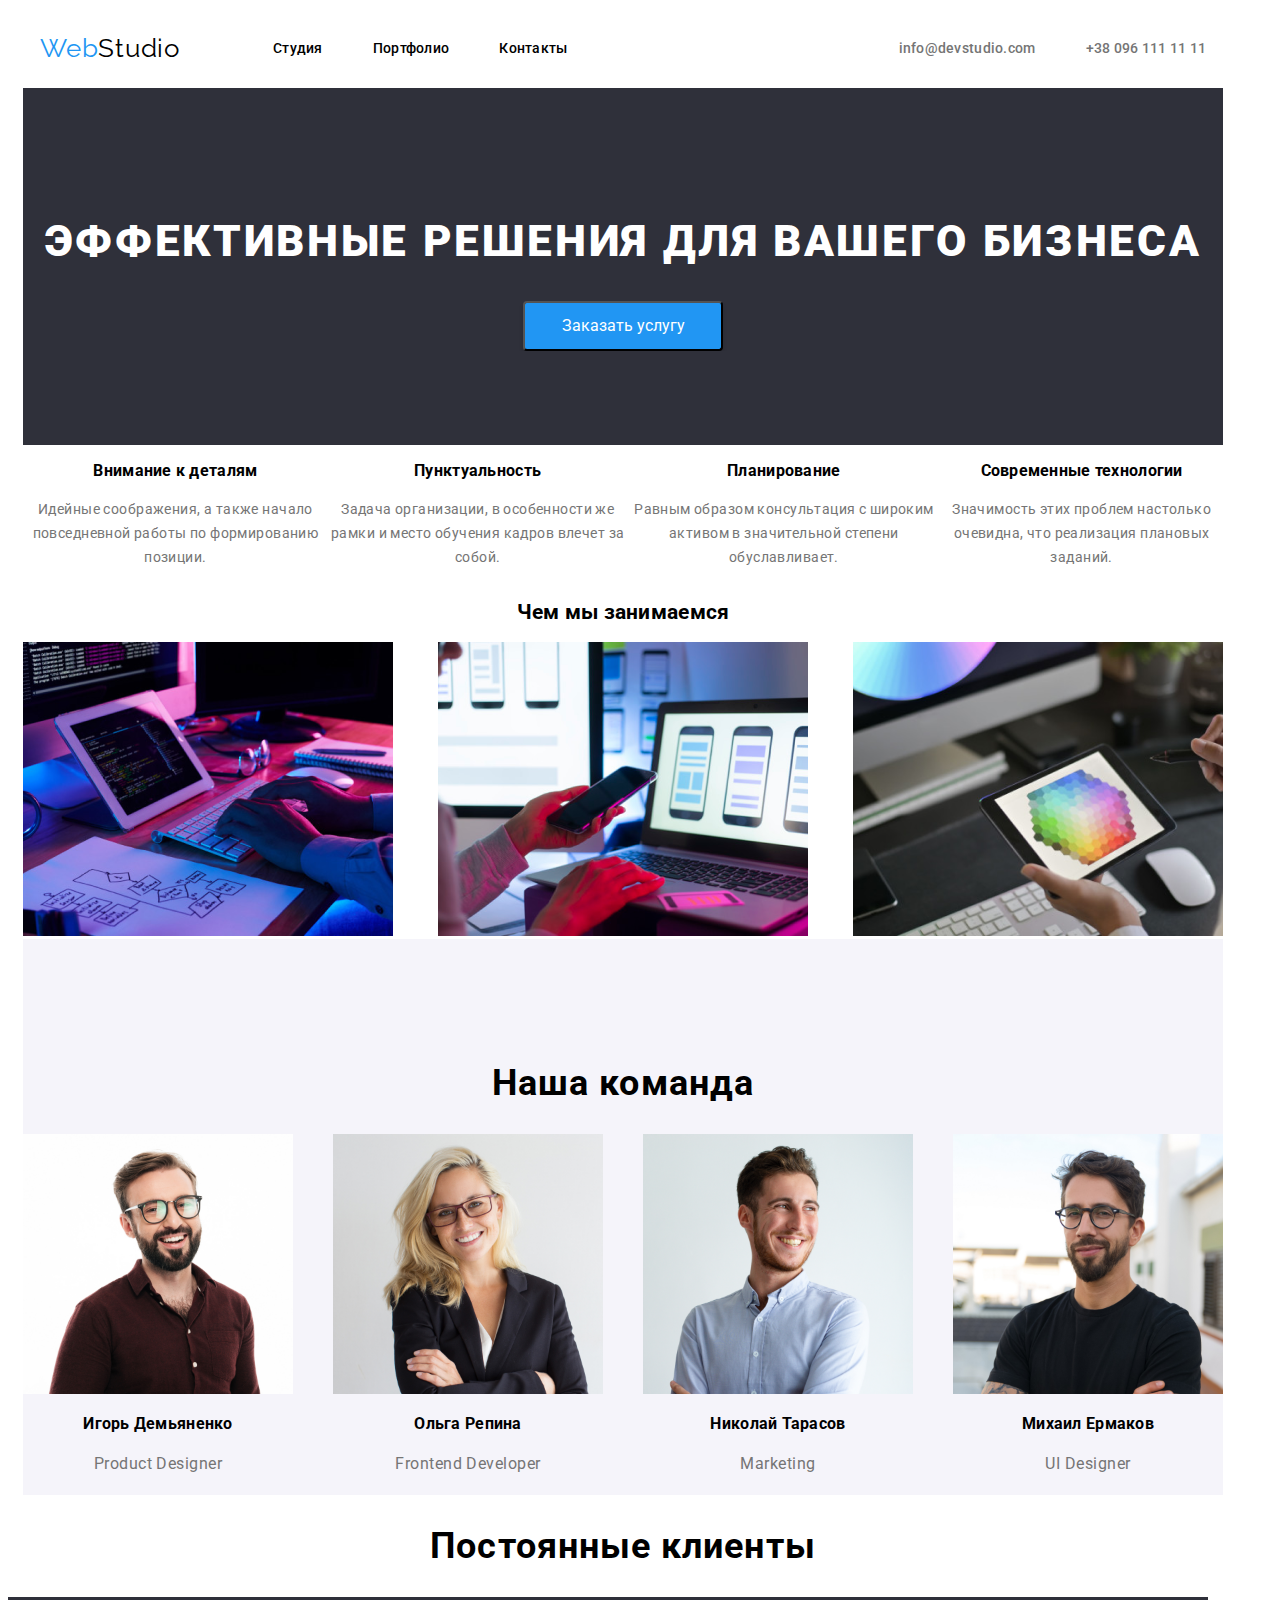
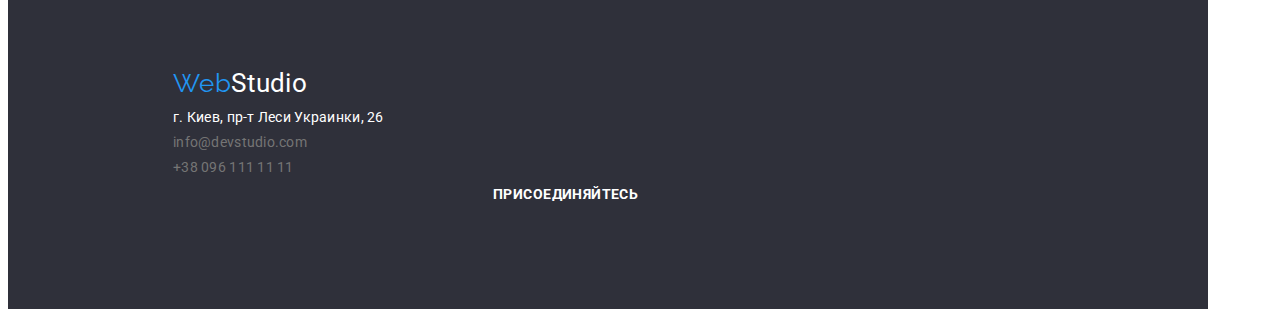
==== commit af9262cb: "3" ====
--- a/index.html
+++ b/index.html
@@ -10,6 +10,9 @@
     <link rel="preconnect" href="https://fonts.gstatic.com" crossorigin>
     <link href="https://fonts.googleapis.com/css2?family=Montserrat:wght@700&family=Raleway:wght@700&display=swap"
         rel="stylesheet">
+        <link rel="preconnect" href="https://fonts.googleapis.com">
+<link rel="preconnect" href="https://fonts.gstatic.com" crossorigin>
+<link href="https://fonts.googleapis.com/css2?family=Roboto:ital,wght@0,500;0,700;0,900;1,400&display=swap" rel="stylesheet">
 
     <link rel="stylesheet" href="css/style.css">
 </head>
@@ -28,7 +31,7 @@
                     <li class="nav"><a class="nav" href="./contacts/html">Контакты</a></li>
                 </ul>
             </nav>
-            <ul class="contacts_section">
+            <ul class="contacts_section_header">
 
                 <li class="contacts_section"><a class="contacts_section" href="mailto:info@devstudio.com">info@devstudio.com</a></li>
 
@@ -58,7 +61,7 @@
                         <!--button-->
 
                         <button type="button" class="hero_btn">Заказать услугу</button>
-
+                    </li>
                 </ul>
             </section>
 
--- a/css/style.css
+++ b/css/style.css
@@ -2,8 +2,8 @@
 
 body {
     font-family: 'Roboto', sans-serif;
-    background-color: #ffffff;
-    
+    background-color: var(--white-color);
+
     font-size: 14px;
     letter-spacing: 0.02em;
     
@@ -40,6 +40,10 @@
     
 
     
+}
+.contacts_section_header {
+    display: flex;
+    margin-left: 331px;
 }
 ul {
     margin: 0;
@@ -48,12 +52,12 @@
 }
 
 .header {
-    background-color: #ffffff ;
+    background-color: var(--white-color);
 
 }
 
 .word_web {
-    color: #2196F3;
+    color: var(--blue-color);
     font-family: Raleway;
     font-size: 26px;
     line-height: 2em;
@@ -62,7 +66,7 @@
 }
 
 .word_studio {
-    color: black;
+    color: var(--black-color);
     font-family: Raleway;
     font-size: 26px;
     line-height: 2em;
@@ -71,15 +75,15 @@
 
 .nav:hover,.nav:focus {
     
-    color: #2196F3;
+    color: var(--blue-color);
     
 }
 
 .nav {
-    color: black;
+    color: var(--black-color);
     
     text-decoration: none;
-    font-family: Raleway;
+    font-family: Roboto;
     font-style: normal;
     font-weight: 500;
     font-size: 14px;
@@ -93,9 +97,10 @@
 }
 a{text-decoration: none;}
 .contacts_section {
-    color: #757575;
-    justify-content: space-between;
-    display: flex;
+    color: var(--grey-color);
+    justify-content: space-between;
+    display: flex;
+    font-family: Roboto;
     font-style: normal;
     font-weight: 500;
     font-size: 14px;
@@ -122,15 +127,15 @@
 }
 
 .contacts_section:hover,.contacts_section:focus {
-    color: #2196F3;
+    color: var(--blue-color);
 }
 
 
 
 .maintext {
-    color: #ffffff;
-    
-    background-color: #2F303A;
+    color: var(--white-color);
+    
+    background-color: var(--grey_color_s);
     
     text-align: center;
 
@@ -138,9 +143,15 @@
 
     display: flex;
     justify-content: center;
-    margin-right: 252px;
-    padding-top: 200px;
-    margin-left: 252px;
+    font-family: Roboto;
+    font-style: normal;
+    font-weight: 900;
+    font-size: 44px;
+    line-height: 60px;
+    
+    text-align: center;
+    letter-spacing: 0.06em;
+    text-transform: uppercase;
     
     
     
@@ -157,24 +168,22 @@
     width: 1200px;
     
     }
-.maintext_list {
-    color: 
-    #757575;
-}
+
 
 
 .hero_btn {
     cursor: pointer;
     width: 200px;
     font-style: normal;
-    font-weight: bold;
+    font-weight: 400;
+    font-family: Roboto;
     font-size: 16px;
     line-height: 30px;
-    color: #ffffff;
+    color: var(--white-color);
     height: 50px;
     left: 700px;
     top: 430px;
-    background-color: #2196F3;
+    background-color: var(--blue-color);
     border-radius: 4px;
     box-shadow: 0px 4px 4px rgba(0, 0, 0, 0.15)
  
@@ -186,7 +195,7 @@
    
 }
 .hero_btn :hover, .hero_btn :focus {
-    color: #2196F3;
+    color: var(--blue-color);
 }
 .shapka {
     overflow: hidden;
@@ -194,7 +203,7 @@
 }
 
 .mainbar {
-    background-color: #2F303A;
+    background-color: var(--grey_color_s);
     width: 1200px;
     text-align: center;
     padding-top: 94px;
@@ -213,13 +222,13 @@
 }
 
 .maintext_first {
-    color: #757575;
+    color: var(--grey-color);
+    font-family: Roboto;
     font-style: normal;
     font-weight: normal;
     font-size: 14px;
     line-height: 24px;
     letter-spacing: 0.03em;
-    
 }
 
 .mainpool_text {
@@ -241,7 +250,13 @@
     display: flex;
     text-align: center;
     justify-content: center;
-    
+    font-family: Roboto;
+    font-style: normal;
+    font-weight: bold;
+    font-size: 36px;
+    line-height: 42px;
+    text-align: center;
+    letter-spacing: 0.03em;
 }
 
 .team_stuff {
@@ -252,6 +267,10 @@
     
 }
 
+.team {
+    background-color: var(--light-grey_color);
+    padding-top: 94px;
+}
 .reg_cust {
     display: flex;
     justify-content: space-between;
@@ -266,7 +285,7 @@
 
 
 .info_table {
-    background-color: #2F303A;
+    background-color: var(--grey-color_s);
     width: 1200px;
     height: 252px;
     left: 0px;
@@ -274,25 +293,25 @@
 }
 
 .word_studiof {
-    color: #ffffff;
+    color: var(--white-color);
     font-size: 26px;
     line-height: 2em;
     
 }
 
 .address {
-    color: #ffffff;
-    margin-left: 100px;
+    color: var(--white-color);
     margin-top: 60px;
     text-decoration: none;
     list-style: none;
+ 
     
     
    
 }
 .contacts_section_footer {
-    margin-left: 100px;
-    color: #757575;
+ 
+    color: var(--grey-color);
     display: flex;
     text-decoration: none;
     margin-top: 9px;
@@ -300,12 +319,12 @@
    
 }
 
-.contacts_section2:hover,.contacts_section2:focus {
-    color: #2196F3;
+.contacts_section_footer:hover,.contacts_section2:focus {
+    color: var(--blue-color);
 }
 .nav_footer {
-    margin-left: 135px;
-    color: black;
+    margin-left: 150px;
+    color: var(--black-color);
     text-decoration: none;
     margin-top: 60px;
     
@@ -313,17 +332,39 @@
 
 
 
-.buttons_portfolio {
-    text-align: center;
-    justify-content: space-around;
-    list-style: none;
-    display: flex;
-    margin-left: 300px;
-    margin-right: 300px;
-    background-color: #F5F4FA;
-    border-radius: 10px;
-    font-family: Roboto;
-    
+.portfolio_btns {
+    width: 128px;
+    height: 38px;
+    left: 576px;
+    top: 174px;
+    
+    background-color: var(--light-grey_color);
+    border: 1px ;
+    box-sizing: border-box;
+    border-radius: 4px;
+    font-family: Roboto;
+    font-style: normal;
+    font-weight: 500;
+    font-size: 16px;
+    line-height: 26px;
+    text-align: center;
+    letter-spacing: 0.03em;
+    
+    color: var(--darkgrey-color);
+    cursor: pointer;
+    margin-left: 5px;
+
+}
+.buttons_portfolio{
+display: flex;
+justify-content: center;
+margin-left: 346px;
+margin-right: 346px;
+}
+
+.buttons_portfolio :hover, .buttons_portfolio :focus {
+    background-color: var(--blue-color);
+    color: var(--white-color);
 }
 
 .list {
@@ -333,7 +374,8 @@
     flex-wrap: wrap;
     list-style: none;
     width: 1200px;
-    border: black;
+    padding-bottom: 94px;
+    
     
     
 }
@@ -344,6 +386,8 @@
 
 .info_table {
     width: 1200px;
+    background-color: var(--grey_color_s);
+    padding-top: 60px;
 }
 
 .middlebar_section {
@@ -355,6 +399,7 @@
 
  .footer_list {
     list-style: none;
+    margin-left: 150px;
  }
 
  .icon {
@@ -367,7 +412,7 @@
     fill: currentColor;
   }
   .join {
-      color: #ffffff;
+    color: var(--white-color);
       
         font-style: normal;
         font-weight: bold;
@@ -378,7 +423,43 @@
   }
 
   .icons_team_stuff {
-      color: #757575;
+    color: var(--grey-color);
       height: 10px;
       width: 10px;
-  }+  }
+
+
+
+p{
+    font-family: Roboto;
+    font-style: normal;
+    font-weight: normal;
+    font-size: 16px;
+    line-height: 30px;
+    color: var(--grey-color);
+
+    letter-spacing: 0.03em;
+}
+
+  :root {
+    --blue-color: #2196F3;
+    --grey-color: #757575;
+    --white-color: #ffffff;
+    --darkgrey-color: #212121;
+    --black-color: black;
+    --grey_color_s: #2F303A;
+    --light-grey_color: #F5F4FA;
+    --slight-grey_color: #EEEEEE;
+  }
+
+.portfolio_cards {
+    border: 1px solid var(--slight-grey_color);
+    display: flex;
+    margin-top: 30px;
+}
+
+.maintext_list {
+    margin-left: 24px;
+    margin-right: 24px;
+}
+
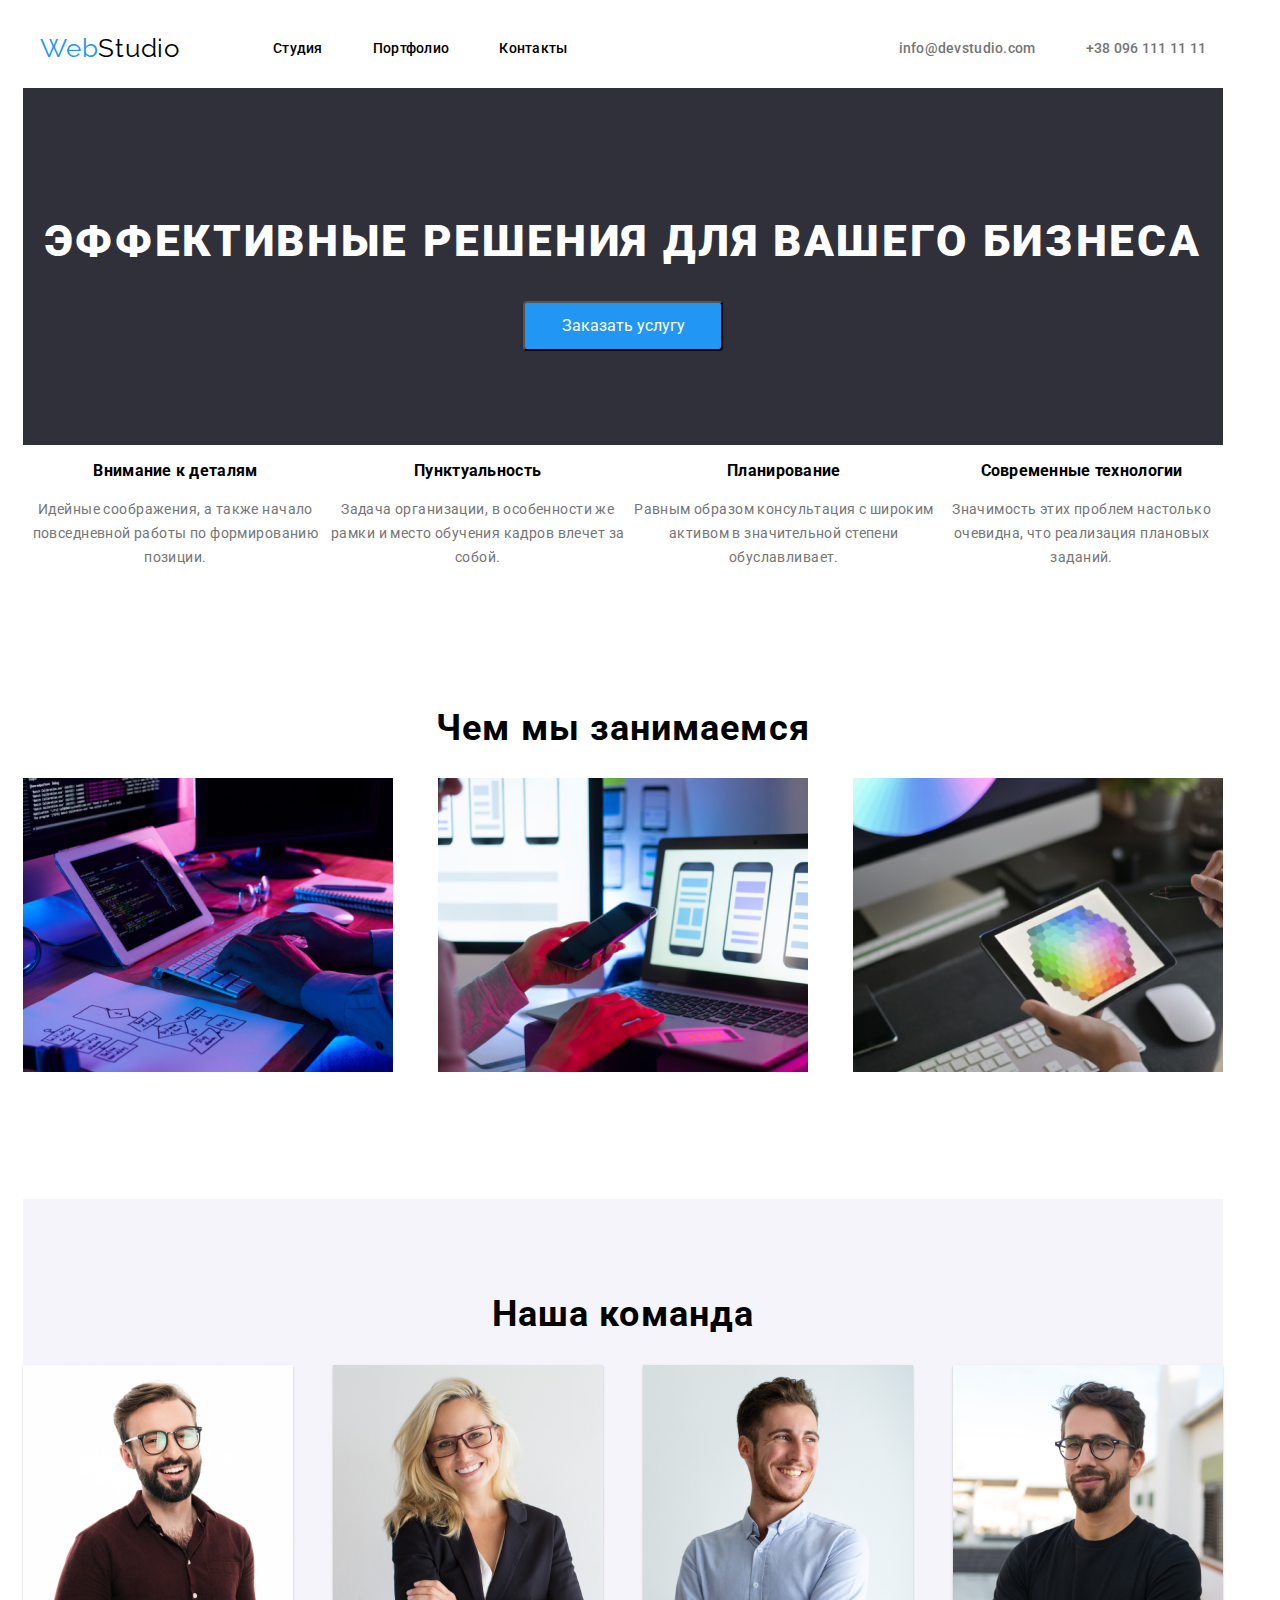
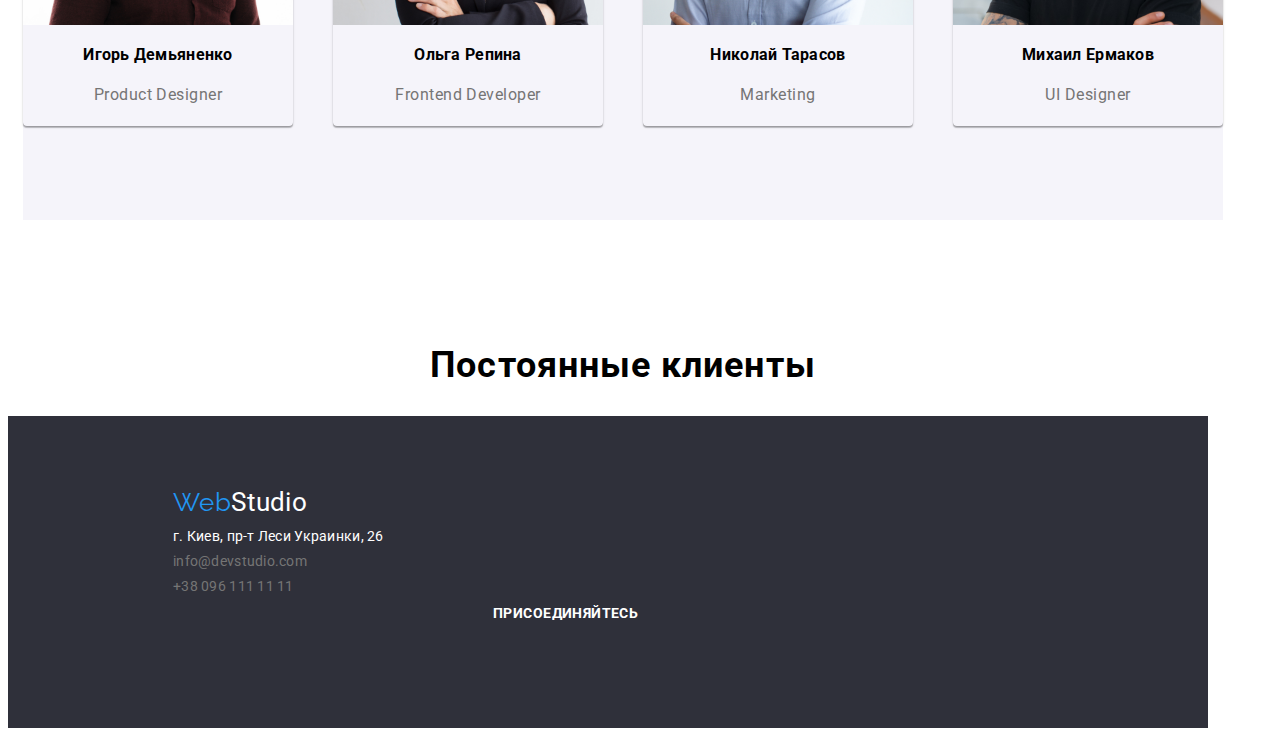
==== commit d1272697: "2" ====
--- a/index.html
+++ b/index.html
@@ -116,25 +116,25 @@
             <section class="team">
                 <h2 class="our_team">Наша команда</h2>
                 <ul class="team_stuff">
-                    <li><img src="images/img.jpg" alt="tech_part" width="270">
+                    <li class="team_card"><img src="images/img.jpg" alt="tech_part" width="270">
                         <h3 class="capitaltext_pros">Игорь Демьяненко</h3>
                         <p class="maintext_pros">Product Designer</p>
                     </li>
                   
 
-                    <li><img src="images/img(1).jpg" alt="tech_part" width="270">
+                    <li class="team_card"><img src="images/img(1).jpg" alt="tech_part" width="270">
                         <h3 class="capitaltext_pros">Ольга Репина</h3>
                         <p class="maintext_pros">Frontend Developer</p>
                     </li>
                   
 
-                    <li><img src="images/img(2).jpg" alt="tech_part" width="270">
+                    <li class="team_card"><img src="images/img(2).jpg" alt="tech_part" width="270">
                         <h3 class="capitaltext_pros">Николай Тарасов</h3>
                         <p class="maintext_pros">Marketing</p>
                     </li>
                    
 
-                    <li><img src="images/img(3).jpg" alt="tech_part" width="270">
+                    <li class="team_card"><img src="images/img(3).jpg" alt="tech_part" width="270">
                         <h3 class="capitaltext_pros">Михаил Ермаков</h3>
                         <p class="maintext_pros">UI Designer </p>
                     </li>
--- a/css/style.css
+++ b/css/style.css
@@ -217,6 +217,7 @@
 display: flex;
 text-align: center;
 justify-content: space-between;
+padding-bottom: 94px;
 
 
 }
@@ -235,21 +236,6 @@
     display: flex;
     text-align: center;
     justify-content: center;
-   
-}
-.imgstuff {
-    display: flex;
-    text-align: center;
-    justify-content: space-between;
-    list-style: none;
-    
-   
-}
-
-.our_team {
-    display: flex;
-    text-align: center;
-    justify-content: center;
     font-family: Roboto;
     font-style: normal;
     font-weight: bold;
@@ -257,6 +243,29 @@
     line-height: 42px;
     text-align: center;
     letter-spacing: 0.03em;
+   
+}
+.imgstuff {
+    display: flex;
+    text-align: center;
+    justify-content: space-between;
+    list-style: none;
+    padding-bottom: 94px;
+   
+}
+
+.our_team {
+    display: flex;
+    text-align: center;
+    justify-content: center;
+    font-family: Roboto;
+    font-style: normal;
+    font-weight: bold;
+    font-size: 36px;
+    line-height: 42px;
+    text-align: center;
+    letter-spacing: 0.03em;
+    padding-top: 94px;
 }
 
 .team_stuff {
@@ -264,12 +273,13 @@
     text-align: center;
     justify-content: space-between;
     list-style: none;
-    
+    padding-bottom: 94px;   
+
 }
 
 .team {
     background-color: var(--light-grey_color);
-    padding-top: 94px;
+    
 }
 .reg_cust {
     display: flex;
@@ -426,6 +436,11 @@
     color: var(--grey-color);
       height: 10px;
       width: 10px;
+  }
+
+  .team_card {
+    box-shadow: 0px 1px 3px rgba(0, 0, 0, 0.12), 0px 1px 1px rgba(0, 0, 0, 0.14), 0px 2px 1px rgba(0, 0, 0, 0.2);
+    border-radius: 0px 0px 4px 4px;
   }
 
 
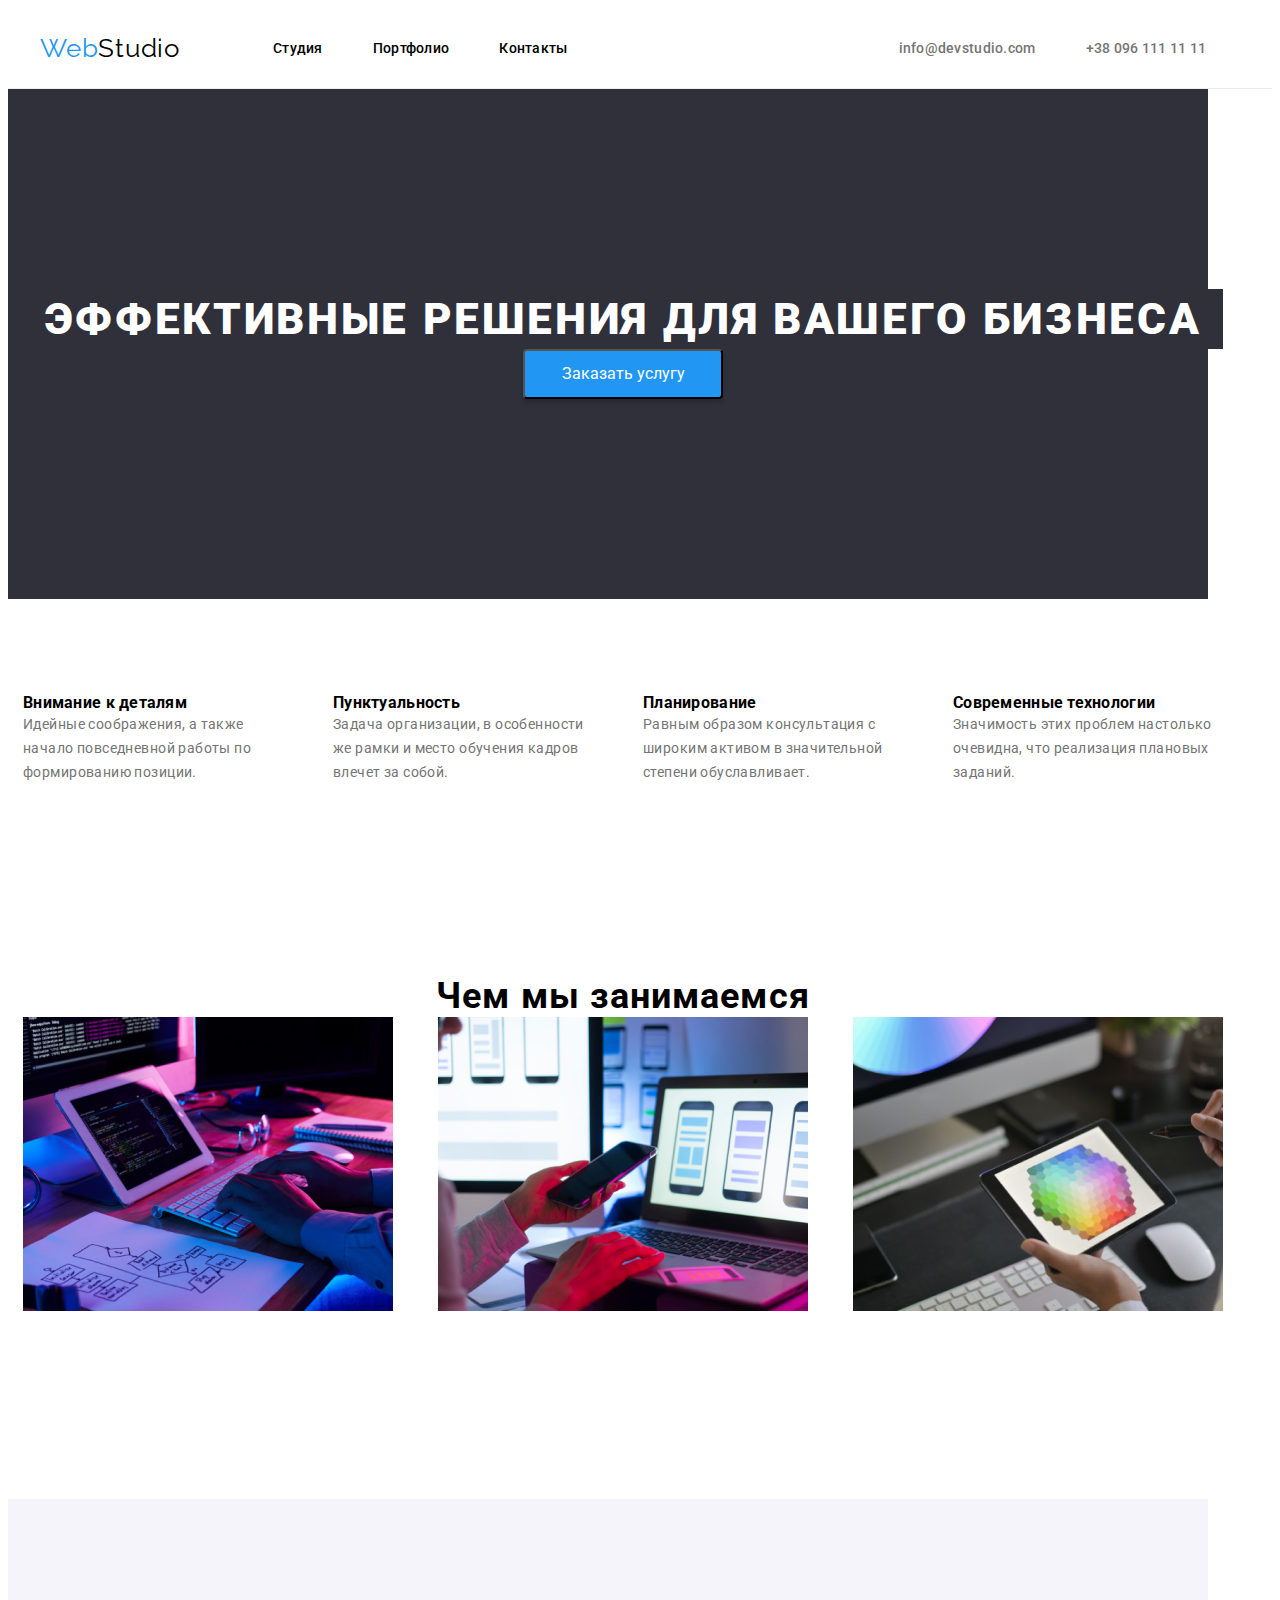
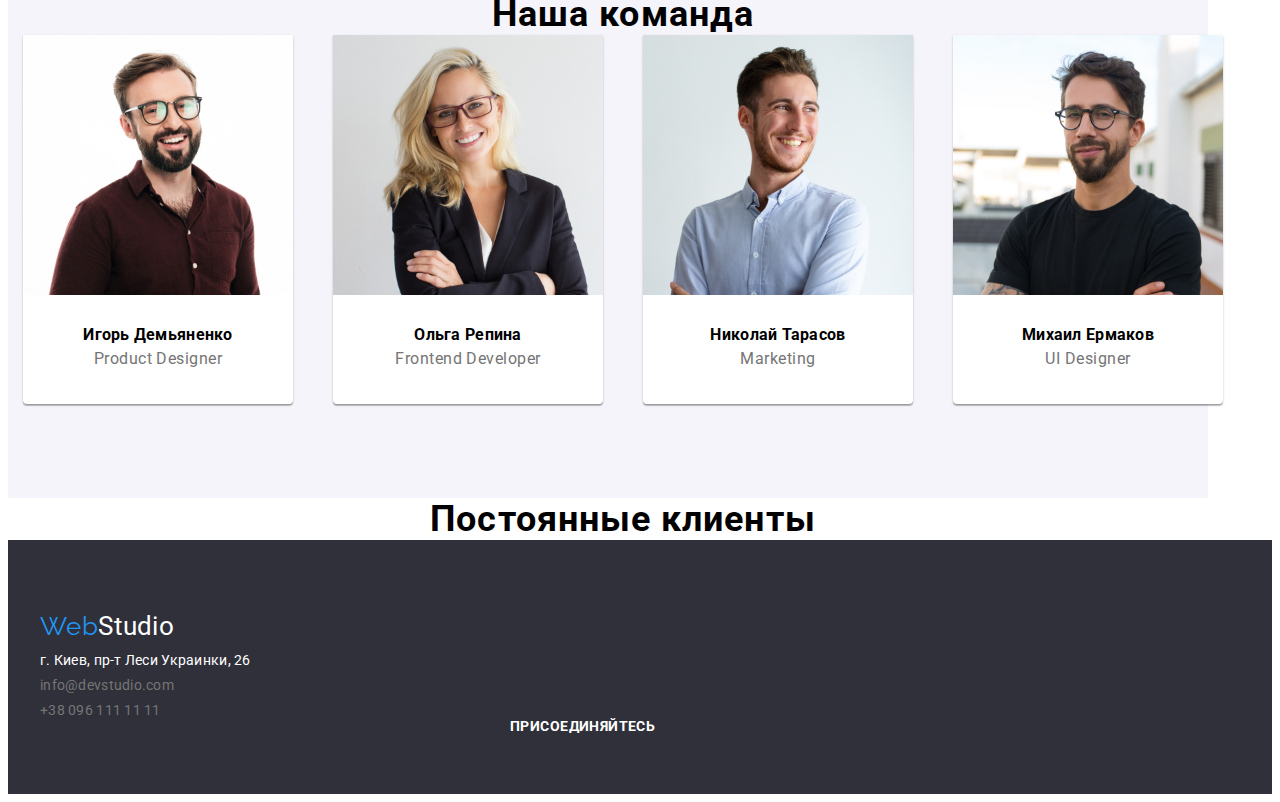
==== commit 22c4dc50: "3" ====
--- a/index.html
+++ b/index.html
@@ -51,23 +51,21 @@
     <!--middlebar section-->
 
     <main class="middlebar_section">
-        <div class="container">
             <!--maintext-->
             <section class="mainbar">
-                <ul>
-                    <li class="shapka">
+                <div class="container">
                         <h1 class="maintext">Эффективные решения для вашего бизнеса</h1>
 
                         <!--button-->
 
                         <button type="button" class="hero_btn">Заказать услугу</button>
-                    </li>
-                </ul>
+                </div>
+              
             </section>
 
 
             <section class="pros">
-
+                <div class="container section">
                 <!--pros-->
 
                 <ul class="pros_text">
@@ -93,13 +91,13 @@
                     </li>
 
                 </ul>
-
+                </div>
             </section>
 
 
             <!--main pool-->
             <section class="main_pool">
-
+                <div class="container section">
                 <h2 class="mainpool_text">Чем мы занимаемся</h2>
                 <ul class="imgstuff">
 
@@ -109,34 +107,43 @@
                     <li><img src="images/3.jpg" alt="tech_part" width="370"></li>
                 </ul>
 
-
-            </section>
-
+                </div>
+            </section>
+                
             <!--team-->
             <section class="team">
+                <div class="container section">
                 <h2 class="our_team">Наша команда</h2>
                 <ul class="team_stuff">
                     <li class="team_card"><img src="images/img.jpg" alt="tech_part" width="270">
-                        <h3 class="capitaltext_pros">Игорь Демьяненко</h3>
+                        <div class="cards-t">
+                        <h3 class="capitaltext_pros-snd">Игорь Демьяненко</h3>
                         <p class="maintext_pros">Product Designer</p>
+                        </div>
                     </li>
                   
 
                     <li class="team_card"><img src="images/img(1).jpg" alt="tech_part" width="270">
-                        <h3 class="capitaltext_pros">Ольга Репина</h3>
+                        <div class="cards-t">
+                        <h3 class="capitaltext_pros-snd">Ольга Репина</h3>
                         <p class="maintext_pros">Frontend Developer</p>
+                        </div>
                     </li>
                   
 
                     <li class="team_card"><img src="images/img(2).jpg" alt="tech_part" width="270">
-                        <h3 class="capitaltext_pros">Николай Тарасов</h3>
+                        <div class="cards-t">
+                        <h3 class="capitaltext_pros-snd">Николай Тарасов</h3>
                         <p class="maintext_pros">Marketing</p>
+                        </div>
                     </li>
                    
 
                     <li class="team_card"><img src="images/img(3).jpg" alt="tech_part" width="270">
-                        <h3 class="capitaltext_pros">Михаил Ермаков</h3>
+                        <div class="cards-t">
+                        <h3 class="capitaltext_pros-snd">Михаил Ермаков</h3>
                         <p class="maintext_pros">UI Designer </p>
+                        </div>
                     </li>
                     
                     
@@ -146,10 +153,10 @@
 
 
 
-
-
+                </div>
             </section>
             <section class="regular_customers">
+             <div class="container">  
                 <h2 class="our_team">Постоянные клиенты</h2>
                 <ul class="reg_cust">
 
@@ -157,14 +164,14 @@
                 </ul>
 
 
-
-            </section>
-        </div>
+            </div>
+            </section>
+        
     </main>
     <!--info table-->
     <footer class="info_table">
 
-        <div class="container">
+        <div class="container ">
 
             <a class="nav_footer" href="link:WebStudio"> <span class="word_web">Web</span><span
                     class="word_studiof">Studio</span></a>
--- a/css/style.css
+++ b/css/style.css
@@ -22,7 +22,7 @@
     display: flex;
     text-align: center;
     height: 80px;
-    
+    border-bottom: 1px solid var(--h_b_color);
 }
 .head_line  {
     
@@ -185,7 +185,8 @@
     top: 430px;
     background-color: var(--blue-color);
     border-radius: 4px;
-    box-shadow: 0px 4px 4px rgba(0, 0, 0, 0.15)
+    box-shadow: 0px 4px 4px rgba(0, 0, 0, 0.15);
+
  
 
 
@@ -206,8 +207,8 @@
     background-color: var(--grey_color_s);
     width: 1200px;
     text-align: center;
-    padding-top: 94px;
-    padding-bottom: 94px;
+    padding-top: 200px;
+    padding-bottom: 200px;
 }
 
 
@@ -217,7 +218,7 @@
 display: flex;
 text-align: center;
 justify-content: space-between;
-padding-bottom: 94px;
+
 
 
 }
@@ -230,8 +231,16 @@
     font-size: 14px;
     line-height: 24px;
     letter-spacing: 0.03em;
-}
-
+    width: 270px;
+    height: 75px;
+    left: 515px;
+    top: 800px;
+    text-align: left;
+}
+
+.capitaltext_pros{
+    text-align: left;
+}
 .mainpool_text {
     display: flex;
     text-align: center;
@@ -265,7 +274,7 @@
     line-height: 42px;
     text-align: center;
     letter-spacing: 0.03em;
-    padding-top: 94px;
+
 }
 
 .team_stuff {
@@ -273,7 +282,7 @@
     text-align: center;
     justify-content: space-between;
     list-style: none;
-    padding-bottom: 94px;   
+  
 
 }
 
@@ -294,13 +303,7 @@
 
 
 
-.info_table {
-    background-color: var(--grey-color_s);
-    width: 1200px;
-    height: 252px;
-    left: 0px;
-    top: 2097px;
-}
+
 
 .word_studiof {
     color: var(--white-color);
@@ -333,7 +336,6 @@
     color: var(--blue-color);
 }
 .nav_footer {
-    margin-left: 150px;
     color: var(--black-color);
     text-decoration: none;
     margin-top: 60px;
@@ -363,6 +365,8 @@
     color: var(--darkgrey-color);
     cursor: pointer;
     margin-left: 5px;
+    border-radius: 4px;
+    cursor: pointer;
 
 }
 .buttons_portfolio{
@@ -375,6 +379,13 @@
 .buttons_portfolio :hover, .buttons_portfolio :focus {
     background-color: var(--blue-color);
     color: var(--white-color);
+    box-shadow: 0px 2px 2px 0px rgba(0, 0, 0, 0.12);
+
+    box-shadow: 0px 1px 2px 0px rgba(0, 0, 0, 0.08);
+
+    box-shadow: 0px 3px 1px 0px rgba(0, 0, 0, 0.1);
+    border-radius: 4px;
+
 }
 
 .list {
@@ -395,9 +406,12 @@
 }
 
 .info_table {
-    width: 1200px;
     background-color: var(--grey_color_s);
     padding-top: 60px;
+    padding-bottom: 60px;
+ 
+ 
+
 }
 
 .middlebar_section {
@@ -405,11 +419,11 @@
 }
  .pros_text {
     list-style: none;
+    
  }
 
  .footer_list {
     list-style: none;
-    margin-left: 150px;
  }
 
  .icon {
@@ -439,8 +453,18 @@
   }
 
   .team_card {
+    background-color: var(--white-color);
     box-shadow: 0px 1px 3px rgba(0, 0, 0, 0.12), 0px 1px 1px rgba(0, 0, 0, 0.14), 0px 2px 1px rgba(0, 0, 0, 0.2);
     border-radius: 0px 0px 4px 4px;
+  }
+
+  .cards-p {
+      padding-top: 20px;
+      padding-left: 24px;
+      padding-right: 24px;
+      padding-bottom: 20px;
+      box-shadow: 0px 1px 3px rgba(0, 0, 0, 0.12), 0px 1px 1px rgba(0, 0, 0, 0.14), 0px 2px 1px rgba(0, 0, 0, 0.2);
+      border-radius: 0px 0px 4px 4px;
   }
 
 
@@ -454,6 +478,13 @@
     color: var(--grey-color);
 
     letter-spacing: 0.03em;
+    margin: 0;
+    padding: 0;
+}
+
+h1, h2, h3, h4, h5, h6 {
+    margin: 0;
+    padding: 0;
 }
 
   :root {
@@ -465,6 +496,7 @@
     --grey_color_s: #2F303A;
     --light-grey_color: #F5F4FA;
     --slight-grey_color: #EEEEEE;
+    --h_b_color: #ECECEC;
   }
 
 .portfolio_cards {
@@ -478,3 +510,21 @@
     margin-right: 24px;
 }
 
+img {
+   max-width: 100%;
+   height: auto;
+   display: block;
+}
+
+
+.section {
+    padding-top: 94px;
+    padding-bottom: 94px;
+}
+
+.cards-t {
+    padding-top: 30px;
+    padding-bottom: 30px;
+    padding-left: 60px;
+    padding-right: 60px;
+}
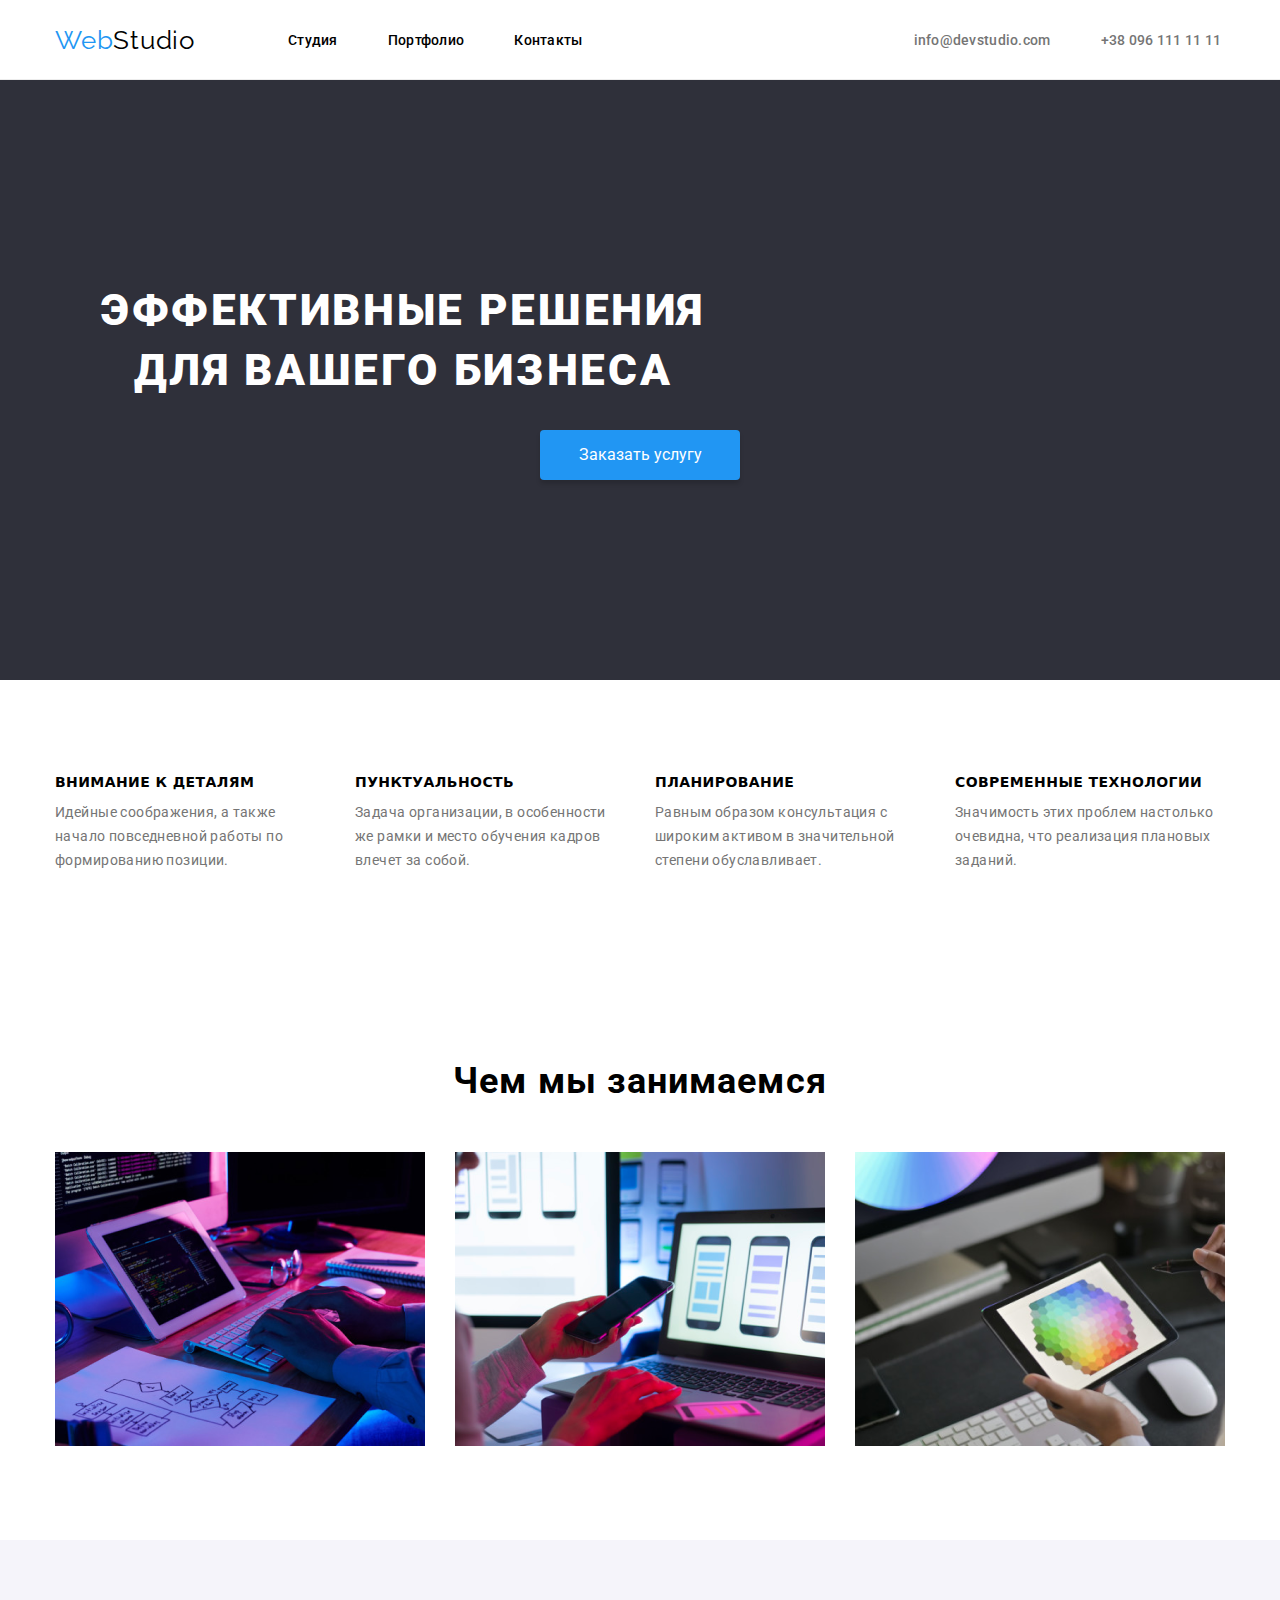
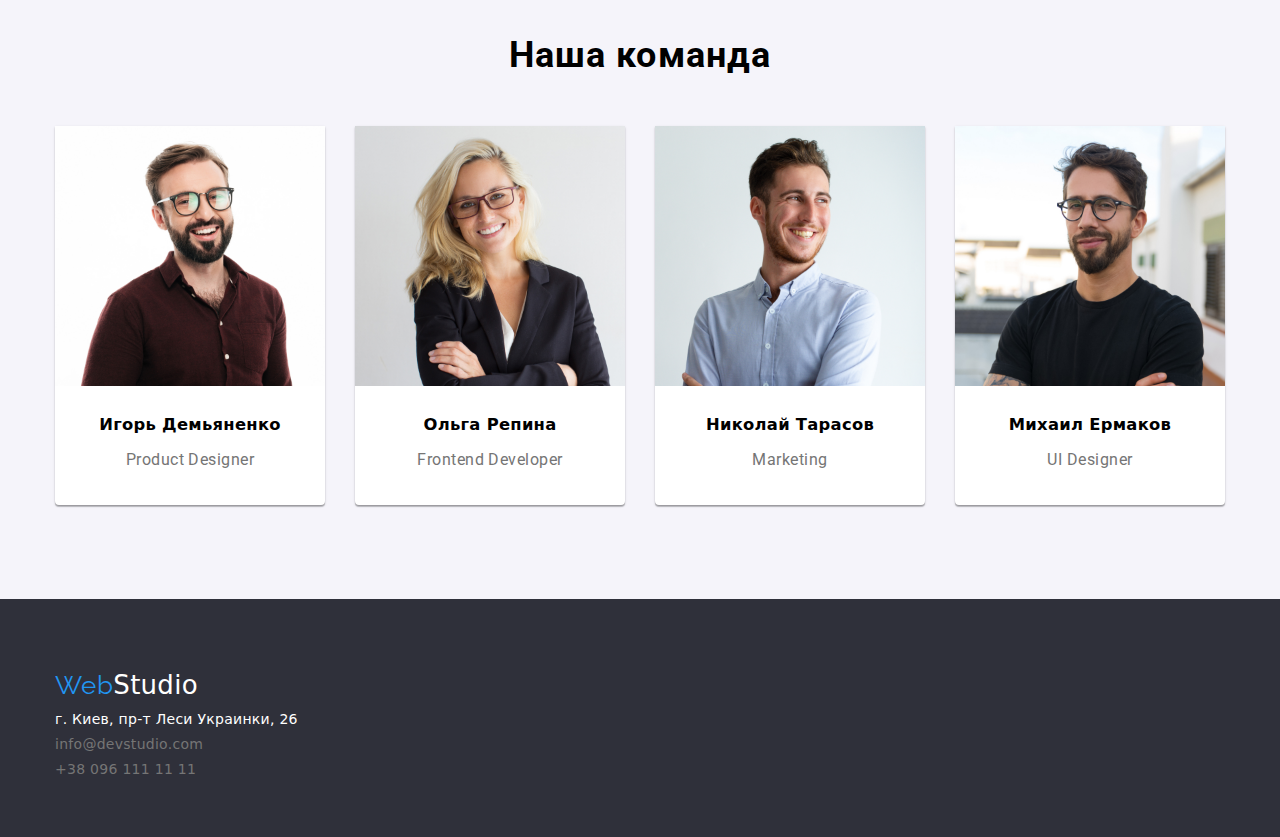
==== commit 7e43c52e: "3" ====
--- a/index.html
+++ b/index.html
@@ -6,6 +6,7 @@
     <meta http-equiv="X-UA-Compatible" content="IE=edge">
     <meta name="viewport" content="width=device-width, initial-scale=1.0">
     <title>Document</title>
+    <link rel="stylesheet" href="node_modules/modern-normalize/modern-normalize.css">
     <link rel="preconnect" href="https://fonts.googleapis.com">
     <link rel="preconnect" href="https://fonts.gstatic.com" crossorigin>
     <link href="https://fonts.googleapis.com/css2?family=Montserrat:wght@700&family=Raleway:wght@700&display=swap"
@@ -52,7 +53,7 @@
 
     <main class="middlebar_section">
             <!--maintext-->
-            <section class="mainbar">
+            <section class="mainbar hero-section">
                 <div class="container">
                         <h1 class="maintext">Эффективные решения для вашего бизнеса</h1>
 
@@ -96,8 +97,8 @@
 
 
             <!--main pool-->
-            <section class="main_pool">
-                <div class="container section">
+            <section class="main_pool section">
+                <div class="container">
                 <h2 class="mainpool_text">Чем мы занимаемся</h2>
                 <ul class="imgstuff">
 
@@ -111,8 +112,8 @@
             </section>
                 
             <!--team-->
-            <section class="team">
-                <div class="container section">
+            <section class="team section">
+                <div class="container ">
                 <h2 class="our_team">Наша команда</h2>
                 <ul class="team_stuff">
                     <li class="team_card"><img src="images/img.jpg" alt="tech_part" width="270">
@@ -154,17 +155,6 @@
 
 
                 </div>
-            </section>
-            <section class="regular_customers">
-             <div class="container">  
-                <h2 class="our_team">Постоянные клиенты</h2>
-                <ul class="reg_cust">
-
-
-                </ul>
-
-
-            </div>
             </section>
         
     </main>
@@ -184,10 +174,6 @@
 
                 <li> <a class="contacts_section_footer" href="tel:+380961111111">+38 096 111 11 11</a> </li>
             </ul>
-            <h2 class="join">ПРИСОЕДИНЯЙТЕСЬ</h2>
-            <ul>
-
-            </ul>
         </div>
 
 
--- a/css/style.css
+++ b/css/style.css
@@ -10,6 +10,8 @@
     
 
 }
+
+
 
 .container-header {
     display: flex;
@@ -137,29 +139,29 @@
     
     background-color: var(--grey_color_s);
     
-    text-align: center;
 
     font-size: 44px;
-
-    display: flex;
-    justify-content: center;
     font-family: Roboto;
     font-style: normal;
     font-weight: 900;
     font-size: 44px;
     line-height: 60px;
-    
-    text-align: center;
     letter-spacing: 0.06em;
     text-transform: uppercase;
-    
-    
-    
-    
-    
-    
-
-}
+    width: 696px;
+    margin-bottom: 30px;
+    
+    
+    
+    
+    
+    
+
+}
+
+
+
+
 .container{
     padding-left: 15px;
     padding-right: 15px;
@@ -186,7 +188,7 @@
     background-color: var(--blue-color);
     border-radius: 4px;
     box-shadow: 0px 4px 4px rgba(0, 0, 0, 0.15);
-
+    border: none;
  
 
 
@@ -205,7 +207,6 @@
 
 .mainbar {
     background-color: var(--grey_color_s);
-    width: 1200px;
     text-align: center;
     padding-top: 200px;
     padding-bottom: 200px;
@@ -225,21 +226,20 @@
 
 .maintext_first {
     color: var(--grey-color);
-    font-family: Roboto;
-    font-style: normal;
-    font-weight: normal;
     font-size: 14px;
     line-height: 24px;
     letter-spacing: 0.03em;
     width: 270px;
-    height: 75px;
-    left: 515px;
-    top: 800px;
     text-align: left;
 }
 
 .capitaltext_pros{
     text-align: left;
+    font-size: 14px;
+    line-height: 16px;
+    letter-spacing: 0.03em;
+    text-transform: uppercase;
+    margin-bottom: 10px;
 }
 .mainpool_text {
     display: flex;
@@ -252,14 +252,12 @@
     line-height: 42px;
     text-align: center;
     letter-spacing: 0.03em;
+    margin-bottom: 50px;
    
 }
 .imgstuff {
     display: flex;
-    text-align: center;
     justify-content: space-between;
-    list-style: none;
-    padding-bottom: 94px;
    
 }
 
@@ -274,7 +272,11 @@
     line-height: 42px;
     text-align: center;
     letter-spacing: 0.03em;
-
+    margin-bottom: 50px;
+
+}
+.capitaltext_pros-snd {
+    margin-bottom: 10px;
 }
 
 .team_stuff {
@@ -414,9 +416,6 @@
 
 }
 
-.middlebar_section {
-    width: 1200px;
-}
  .pros_text {
     list-style: none;
     
@@ -525,6 +524,323 @@
 .cards-t {
     padding-top: 30px;
     padding-bottom: 30px;
-    padding-left: 60px;
-    padding-right: 60px;
-}
+    text-align: center;
+}
+
+
+
+
+
+
+
+
+
+
+
+
+
+
+
+
+
+
+
+
+/*! modern-normalize v1.1.0 | MIT License | https://github.com/sindresorhus/modern-normalize */
+
+/*
+Document
+========
+*/
+
+/**
+Use a better box model (opinionated).
+*/
+
+*,
+::before,
+::after {
+	box-sizing: border-box;
+}
+
+/**
+Use a more readable tab size (opinionated).
+*/
+
+html {
+	-moz-tab-size: 4;
+	tab-size: 4;
+}
+
+/**
+1. Correct the line height in all browsers.
+2. Prevent adjustments of font size after orientation changes in iOS.
+*/
+
+html {
+	line-height: 1.15; /* 1 */
+	-webkit-text-size-adjust: 100%; /* 2 */
+}
+
+/*
+Sections
+========
+*/
+
+/**
+Remove the margin in all browsers.
+*/
+
+body {
+	margin: 0;
+}
+
+/**
+Improve consistency of default fonts in all browsers. (https://github.com/sindresorhus/modern-normalize/issues/3)
+*/
+
+body {
+	font-family:
+		system-ui,
+		-apple-system, /* Firefox supports this but not yet `system-ui` */
+		'Segoe UI',
+		Roboto,
+		Helvetica,
+		Arial,
+		sans-serif,
+		'Apple Color Emoji',
+		'Segoe UI Emoji' , 'Roboto', 'sans-serif' , 'Montserrat';
+}
+
+/*
+Grouping content
+================
+*/
+
+/**
+1. Add the correct height in Firefox.
+2. Correct the inheritance of border color in Firefox. (https://bugzilla.mozilla.org/show_bug.cgi?id=190655)
+*/
+
+hr {
+	height: 0; /* 1 */
+	color: inherit; /* 2 */
+}
+
+/*
+Text-level semantics
+====================
+*/
+
+/**
+Add the correct text decoration in Chrome, Edge, and Safari.
+*/
+
+abbr[title] {
+	text-decoration: underline dotted;
+}
+
+/**
+Add the correct font weight in Edge and Safari.
+*/
+
+b,
+strong {
+	font-weight: bolder;
+}
+
+/**
+1. Improve consistency of default fonts in all browsers. (https://github.com/sindresorhus/modern-normalize/issues/3)
+2. Correct the odd 'em' font sizing in all browsers.
+*/
+
+code,
+kbd,
+samp,
+pre {
+	font-family:
+		ui-monospace,
+		SFMono-Regular,
+		Consolas,
+		'Liberation Mono',
+		Menlo,
+		monospace , 'Roboto', 'sans-serif' , 'Montserrat'; /* 1 */
+	font-size: 1em; /* 2 */
+}
+
+/**
+Add the correct font size in all browsers.
+*/
+
+small {
+	font-size: 80%;
+}
+
+/**
+Prevent 'sub' and 'sup' elements from affecting the line height in all browsers.
+*/
+
+sub,
+sup {
+	font-size: 75%;
+	line-height: 0;
+	position: relative;
+	vertical-align: baseline;
+}
+
+sub {
+	bottom: -0.25em;
+}
+
+sup {
+	top: -0.5em;
+}
+
+/*
+Tabular data
+============
+*/
+
+/**
+1. Remove text indentation from table contents in Chrome and Safari. (https://bugs.chromium.org/p/chromium/issues/detail?id=999088, https://bugs.webkit.org/show_bug.cgi?id=201297)
+2. Correct table border color inheritance in all Chrome and Safari. (https://bugs.chromium.org/p/chromium/issues/detail?id=935729, https://bugs.webkit.org/show_bug.cgi?id=195016)
+*/
+
+table {
+	text-indent: 0; /* 1 */
+	border-color: inherit; /* 2 */
+}
+
+/*
+Forms
+=====
+*/
+
+/**
+1. Change the font styles in all browsers.
+2. Remove the margin in Firefox and Safari.
+*/
+
+button,
+input,
+optgroup,
+select,
+textarea {
+	font-family: inherit; /* 1 */
+	font-size: 100%; /* 1 */
+	line-height: 1.15; /* 1 */
+	margin: 0; /* 2 */
+}
+
+/**
+Remove the inheritance of text transform in Edge and Firefox.
+1. Remove the inheritance of text transform in Firefox.
+*/
+
+button,
+select { /* 1 */
+	text-transform: none;
+}
+
+/**
+Correct the inability to style clickable types in iOS and Safari.
+*/
+
+button,
+[type='button'],
+[type='reset'],
+[type='submit'] {
+	-webkit-appearance: button;
+}
+
+/**
+Remove the inner border and padding in Firefox.
+*/
+
+::-moz-focus-inner {
+	border-style: none;
+	padding: 0;
+}
+
+/**
+Restore the focus styles unset by the previous rule.
+*/
+
+:-moz-focusring {
+	outline: 1px dotted ButtonText;
+}
+
+/**
+Remove the additional ':invalid' styles in Firefox.
+See: https://github.com/mozilla/gecko-dev/blob/2f9eacd9d3d995c937b4251a5557d95d494c9be1/layout/style/res/forms.css#L728-L737
+*/
+
+:-moz-ui-invalid {
+	box-shadow: none;
+}
+
+/**
+Remove the padding so developers are not caught out when they zero out 'fieldset' elements in all browsers.
+*/
+
+legend {
+	padding: 0;
+}
+
+/**
+Add the correct vertical alignment in Chrome and Firefox.
+*/
+
+progress {
+	vertical-align: baseline;
+}
+
+/**
+Correct the cursor style of increment and decrement buttons in Safari.
+*/
+
+::-webkit-inner-spin-button,
+::-webkit-outer-spin-button {
+	height: auto;
+}
+
+/**
+1. Correct the odd appearance in Chrome and Safari.
+2. Correct the outline style in Safari.
+*/
+
+[type='search'] {
+	-webkit-appearance: textfield; /* 1 */
+	outline-offset: -2px; /* 2 */
+}
+
+/**
+Remove the inner padding in Chrome and Safari on macOS.
+*/
+
+::-webkit-search-decoration {
+	-webkit-appearance: none;
+}
+
+/**
+1. Correct the inability to style clickable types in iOS and Safari.
+2. Change font properties to 'inherit' in Safari.
+*/
+
+::-webkit-file-upload-button {
+	-webkit-appearance: button; /* 1 */
+	font: inherit; /* 2 */
+}
+
+/*
+Interactive
+===========
+*/
+
+/*
+Add the correct display in Chrome and Safari.
+*/
+
+summary {
+	display: list-item;
+}